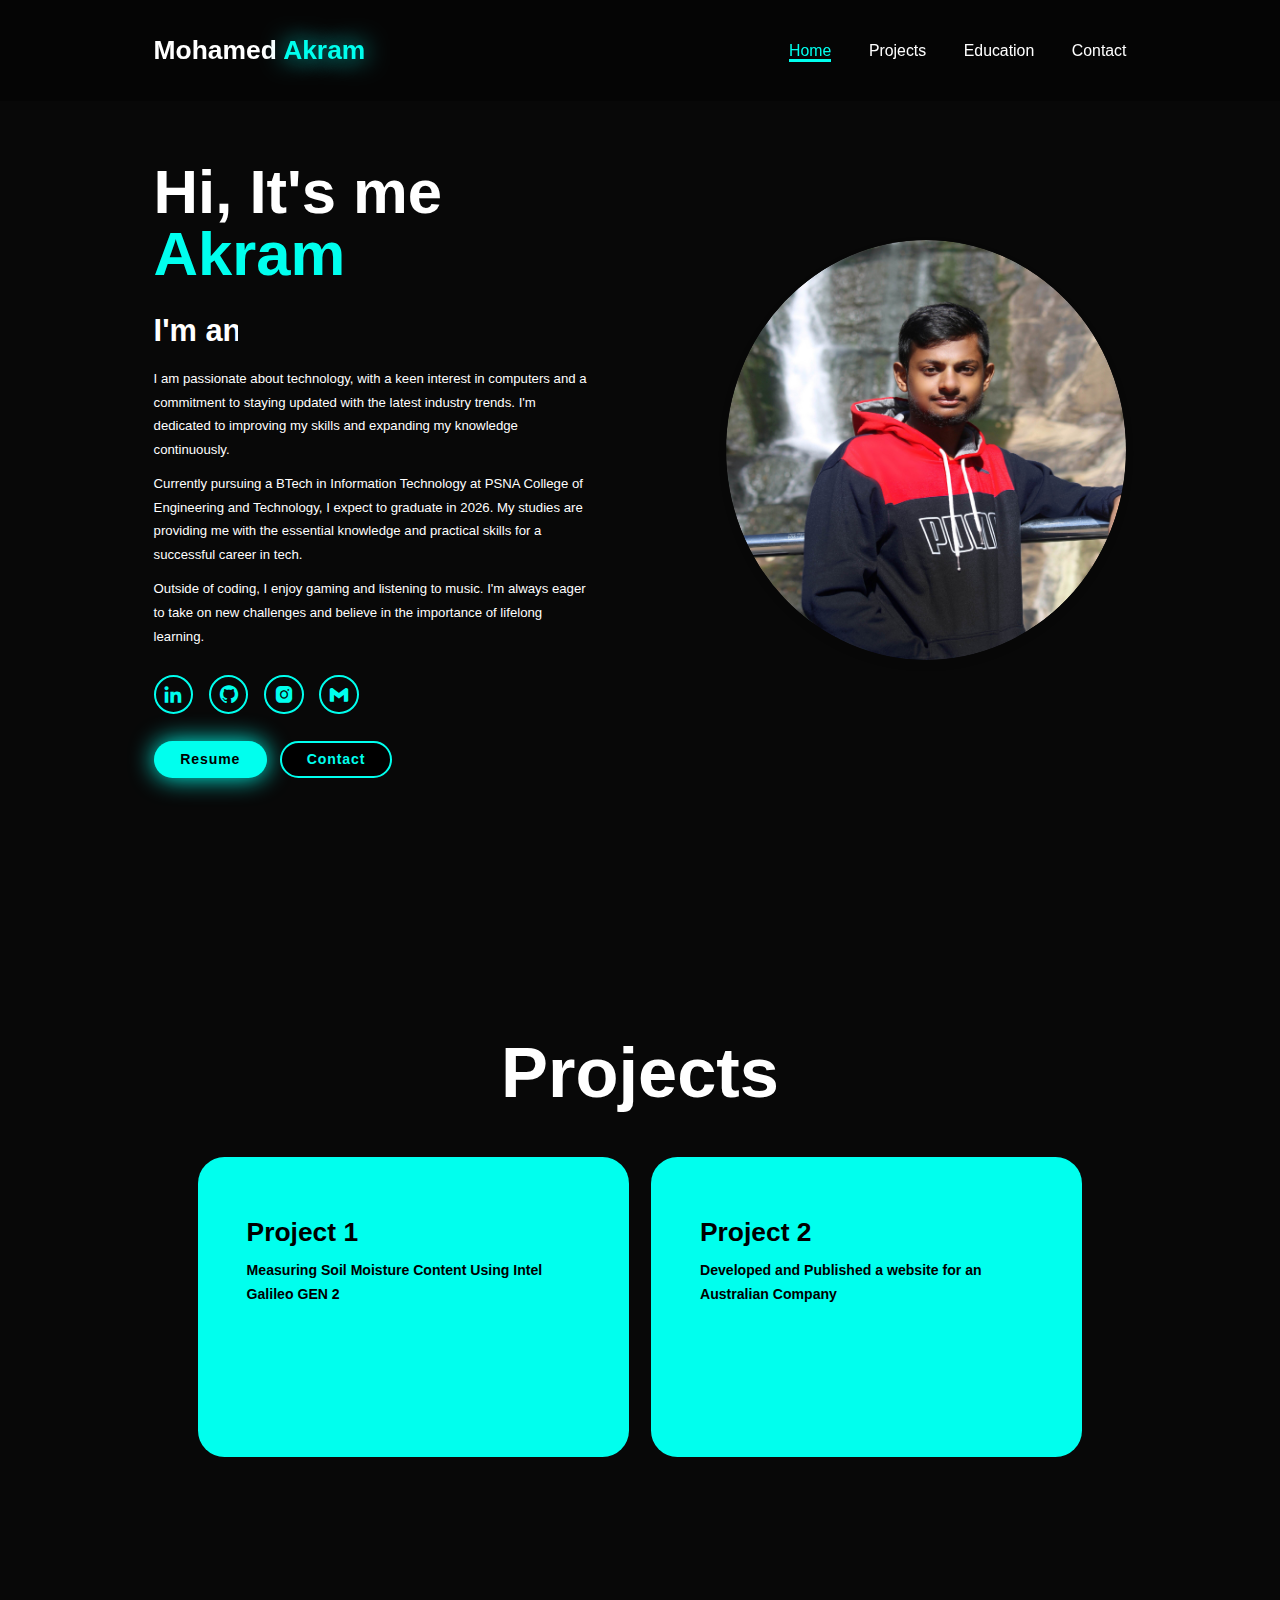
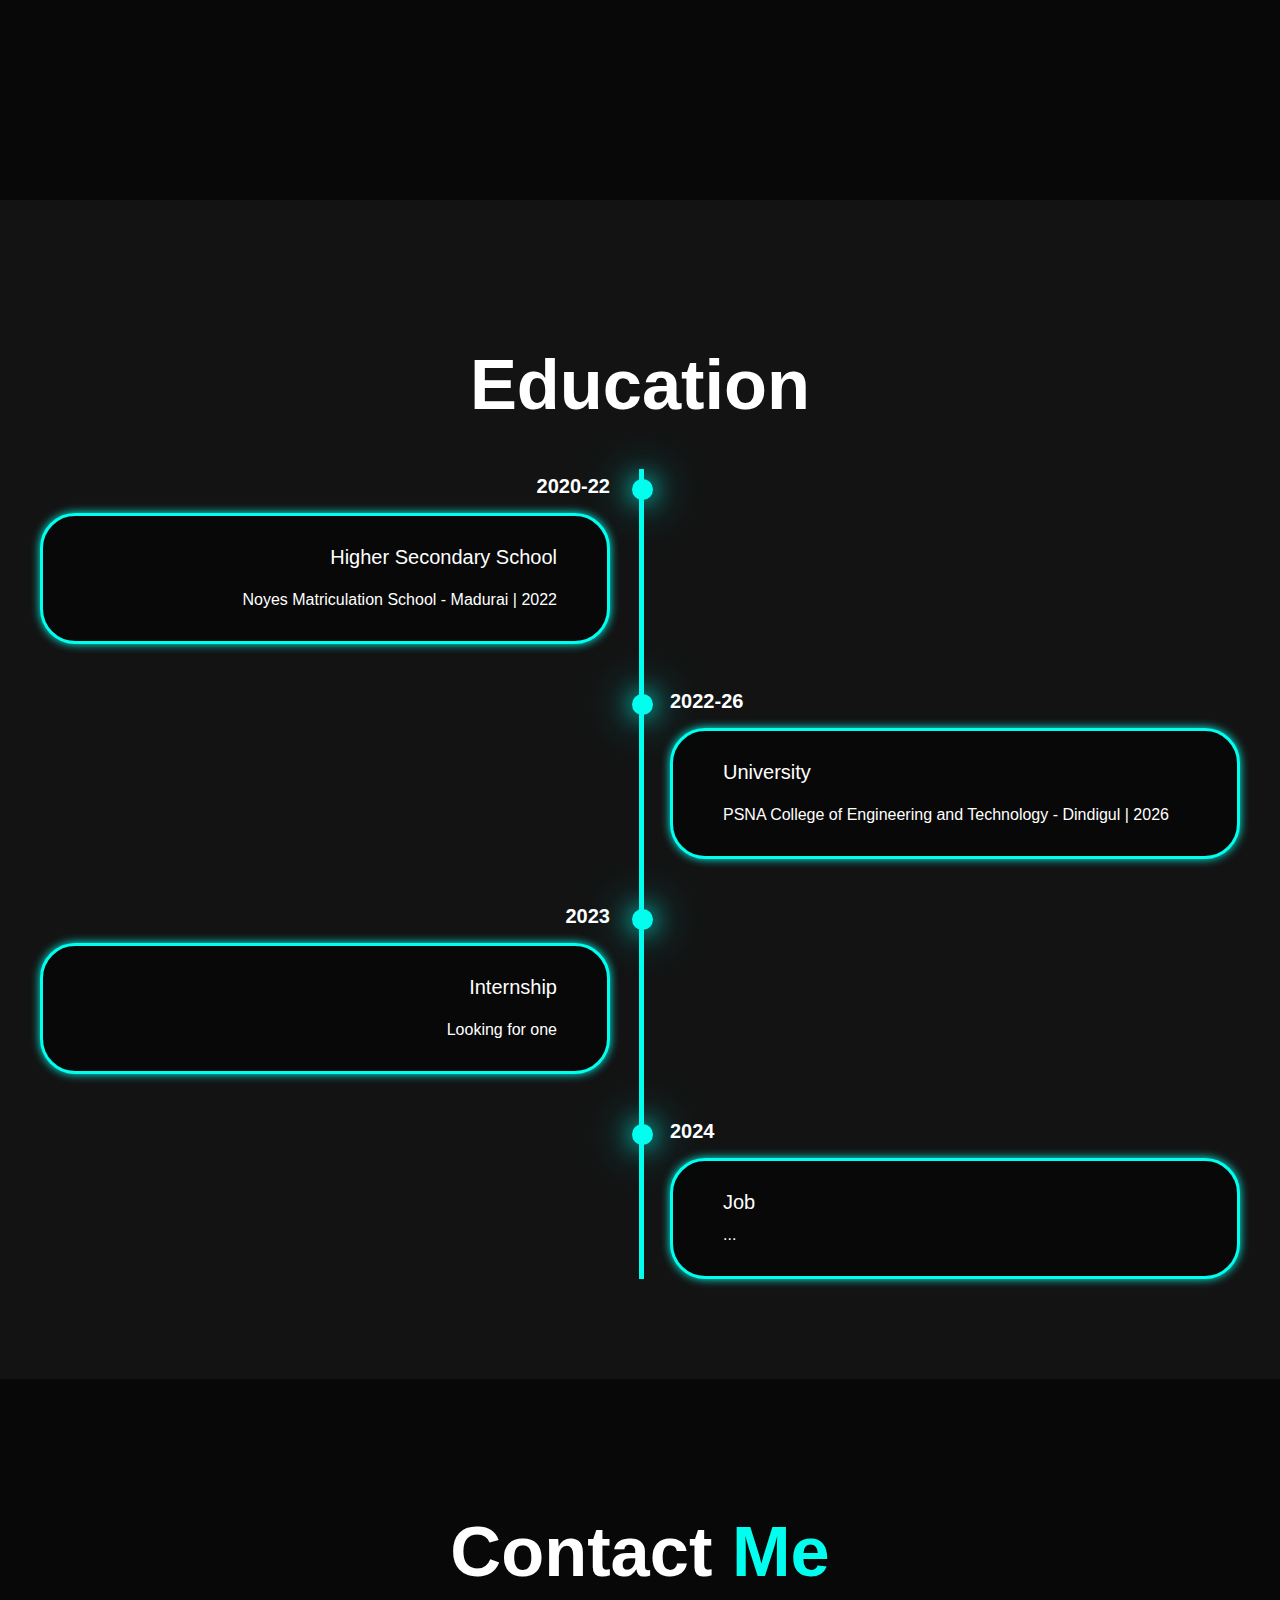
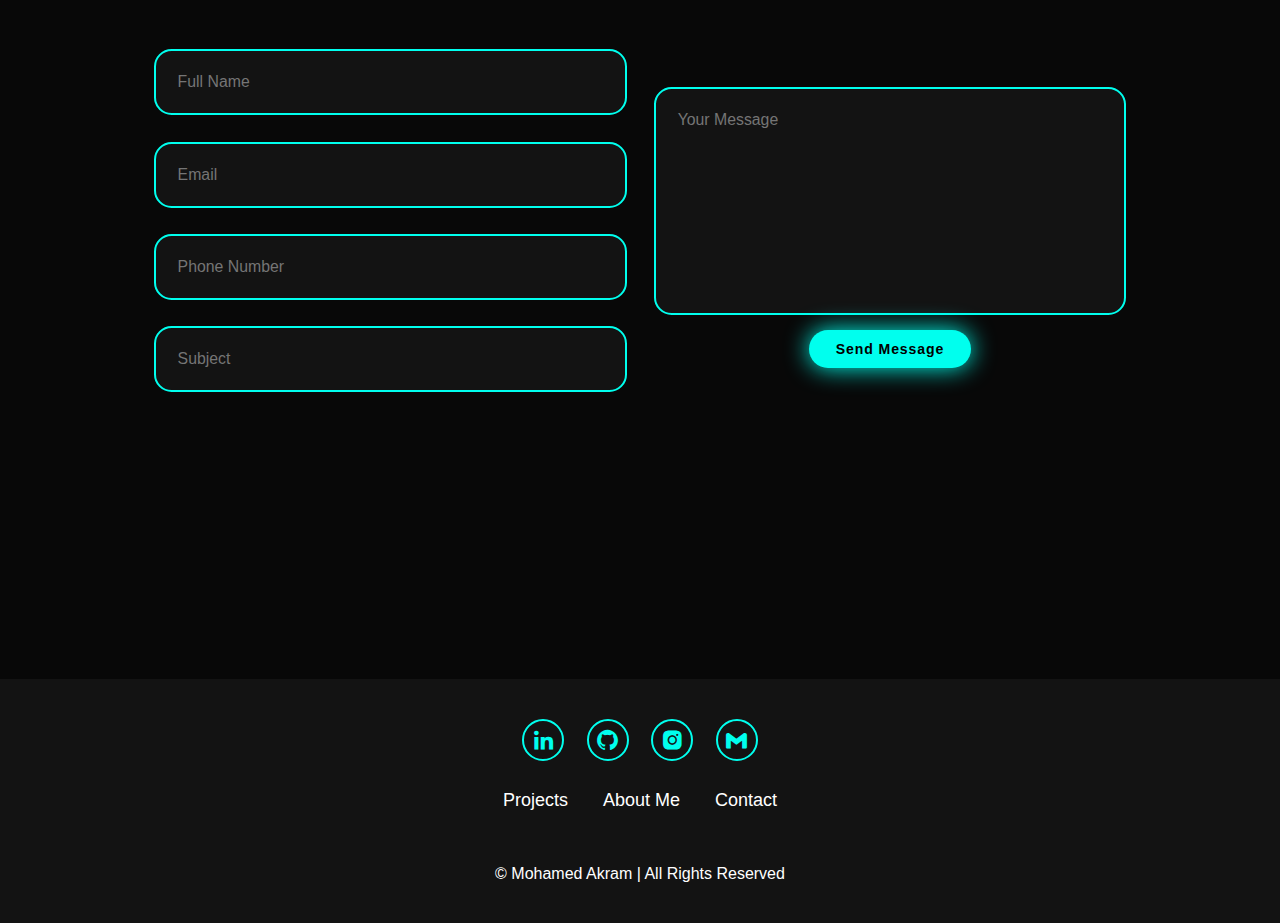
==== index.html @ 0cce0409 "Update and rename akp.html to index.html" ====
<!DOCTYPE html>
<html lang="en">
<head>
    <meta charset="UTF-8">
    <meta name="viewport" content="width=device-width, initial-scale=1.0">
    <title>Portfolio website</title>
    <link rel="stylesheet" href="akp.css">
    <link href='https://unpkg.com/boxicons@2.1.4/css/boxicons.min.css' rel='stylesheet'>

</head>
<body>
    
    <header class="header">
        <a href="#home" class="logo">Mohamed
            <span>Akram</span></a>

            <i class='bx bx-menu'id="menu-icon"></i>
            <nav class="navbar">
                <a href="#home" class="active">Home</a>
                <a href="https://github.com/Akram12022250/My-Projects">Projects</a>
                <a href="#education">Education</a>
                <a href="#contact">Contact</a>
            </nav>
    </header>

    <section class="home" id="home">
        <div class="home-content">
            <h1>Hi, It's me <span>Akram</span></h1><br><br>
            <h3 class="text-animation">I'm an<span></span></h3>
<p>
    I am passionate about technology, with a keen interest in computers and a commitment to staying updated with the latest industry trends. I'm dedicated to improving my skills and expanding my knowledge continuously.
</p><br>
<p>
    Currently pursuing a BTech in Information Technology at PSNA College of Engineering and Technology, I expect to graduate in 2026. My studies are providing me with the essential knowledge and practical skills for a successful career in tech.
</p><br>
<p>
    Outside of coding, I enjoy gaming and listening to music. I'm always eager to take on new challenges and believe in the importance of lifelong learning.
</p>


            <div class="social-icons">
                <a href="https://www.linkedin.com/in/mohamedakrams/" target="_blank"><i class='bx bxl-linkedin'></i></a>
                <a href="https://github.com/Akram12022250" target="_blank"><i class='bx bxl-github'></i></a>
                <a href="https://www.instagram.com/_akram_itzme13_/" target="_blank"><i class='bx bxl-instagram-alt'></i></a>
                <a href="https://mail.google.com/mail/?view=cm&fs=1&to=akram.me2005@gmail.com" target="_blank"><i class='bx bxl-gmail'></i></a>
              </div>
            
            <div class="btn-group">
                <a href="https://docs.google.com/document/d/1Cip2ew8Q01aDxpM2ZXPUCVCyPSZr1p3tnhCgO2WM2sM/edit?usp=drive_link" target="_blank" class="btn">Resume</a>
                <a href="#contact" class="btn">Contact</a>
            </div>
        </div>
        

        
            <div class="card">
                <img src="profile.jpg" alt="Image" class="card-img">
                <div class="overlay">
                </div>
              </div>
              

    </section>


    <section class="services" id="services">
        <h2 class="heading">Projects</h2>
        <div class="services-container">
            <div class="service-box">
            <div class="service-info">
                <h4>Project 1</h4>
                <p href="https://github.com/Akram12022250/My-Projects/tree/main/PROJECT%201">Measuring Soil Moisture Content Using Intel Galileo GEN 2  </p>
            </div>
        </div>

        <div class="service-box">
            <div class="service-info">
                <h4>Project 2</h4>
                <p href="https://infinitybioenergy.com.au/">Developed and Published a website for an Australian Company</p>
            </div>
        </div>

        

    </div>

    </section>

    <section class="education" id="education">
        <h2 class="heading">Education</h2>
        <div class="timeline-items">
            <div class="timeline-item">
            <div class="timeline-dot"> </div>
                <div class="timeline-date">2020-22
                </div>
            <div class="timeline-content">
                <h3>Higher Secondary School</h3>
                <br>
                <p>
                   Noyes Matriculation School - Madurai | 2022
                </p>
            </div>
           
        </div>

        <div class="timeline-item">
            <div class="timeline-dot"></div>
                <div class="timeline-date">2022-26
                </div>
            <div class="timeline-content">
                <h3>University</h3>
                <br>
                <p>PSNA College of Engineering and Technology - Dindigul | 2026</p>
            
            </div>
        </div>

        <div class="timeline-item">
            <div class="timeline-dot"></div>
                <div class="timeline-date">2023
                </div>
            <div class="timeline-content">
                <h3>Internship</h3>
                <br>
                <p>Looking for one</p>
            
            </div>
        </div>

        <div class="timeline-item">
            <div class="timeline-dot"></div>
                <div class="timeline-date">2024
                </div>
            <div class="timeline-content">
                <h3>Job </h3>
                <p>...</p>
            
            </div>
        </div>

        </div>
    </section>

    

 <section class="contact" id="contact">
        <h2 class="heading">Contact <span>Me</span></h2>
    
        <form action="https://api.web3forms.com/submit" method="POST">
            <input type="hidden" name="access_key" value="2d567d11-3262-4e21-8171-9861db133558">
            
            <div class="input-group">
                <div class="input-box">
                    <input type="text" name="name" placeholder="Full Name" required>
                    <input type="email" name="email" placeholder="Email" required>
                </div>
                <div class="input-box">
                    <input type="tel" name="phone" placeholder="Phone Number">
                    <input type="text" name="subject" placeholder="Subject">
                </div>
            </div>
    
            <div class="input-group-2">
                <textarea name="message" cols="30" rows="10" placeholder="Your Message" required></textarea>
                <input type="submit" value="Send Message" class="btn">
            </div>
        </form>
    </section>
    

    <footer class="footer">
        <div class="social">
            <div class="social-icons">
                <a href="https://www.linkedin.com/in/mohamedakrams/" target="_blank"><i class='bx bxl-linkedin'></i></a>
                <a href="https://github.com/Akram12022250" target="_blank"><i class='bx bxl-github'></i></a>
                <a href="https://www.instagram.com/_akram_itzme13_/" target="_blank"><i class='bx bxl-instagram-alt'></i></a>
                <a href="https://mail.google.com/mail/?view=cm&fs=1&to=akram.me2005@gmail.com" target="_blank"><i class='bx bxl-gmail' ></i></a>
              </div>
        </div>
        <ul class="list">
            <li>
                <a href="https://github.com/Akram12022250/My-Projects">Projects</a>
            </li>
            <li>
                <a href="#">About Me</a>
            </li>
            <li>
                <a href="#contact">Contact</a>
            </li>
        </ul>
        <p class="copyright">
            © Mohamed Akram | All Rights Reserved
        </p>
    </footer>

    
      

    <script src="akp.js"></script>
</body>
</html>
---- akp.css ----
* {
    margin: 0;
    padding:0;
    box-sizing: border-box;
    text-decoration:none;
    border: none;
    outline: none;
    scroll-behavior: smooth;
    font-family: "poppins",sans-serif;
}
:root{
    --bg-color:#080808;
    --second-bg-color:#131313;
    --text-color:white;
    --main-color:#00ffee;
}

html{
    font-size:60%;
    overflow-x:hidden;
}
body{
    background: var(--bg-color);
    color:var(--text-color);
}
.header{
    position: fixed;
    top: 0;
    left: 0;
    width: 100%;
    padding: 4rem 12% 4rem;
    background: rgba(0,0,0,0.3);
    backdrop-filter:blur(10px);
    display: flex;
    justify-content: space-between;
    align-items:center;
    z-index: 5;
}
.logo{
    font-size: 3rem;
    color:var(--text-color);
    font-weight: 800;
    cursor: pointer;
    transition: 0.3s ease;
}
.logo:hover{
    transform: scale(1.1);
}
.logo span{
    text-shadow:0 0 25px var(--main-color);
}
.navbar a{
    font-size:1.8rem;
    color: var(--text-color);
    margin-left: 4rem;
    font-weight: 500;
    transition:0.3s ease;
    border-bottom: 3px solid transparent;
}
.navbar a:hover,
.navbar a.active{
    color: var(--main-color);
    border-bottom: 3px solid var(--main-color);
}
#menu-icon{
    font-size: 3.6rem;
    color: var(--main-color);
    display: none;
}

section{
    min-height: 100vh;
    padding: 10rem 12% 10rem;
}

.home{
    display: flex;
    align-items: center;
    justify-content: center;
    gap: 15rem;
}

.home-content{
    display: flex;
    flex-direction: column;
    align-items: baseline;
    text-align: left;
    justify-content: center;
    margin-top: 3rem;
}
span{
    color: var(--main-color);
}

.logo span{
    color:var(--main-color);
}

.home-content h3{
    margin-bottom: 2rem;
    margin-top: 1rem;
    font-size: 3.5rem;
}

.home-content h1{
    font-size: 7rem;
    font-weight: 700;
    margin-top: 1.5rem;
    line-height: 1;
}

.home-content p{
    font-size: 1.5rem;
    font-weight: 500;
    line-height: 1.8;
    max-width: 1000px;
}
.social-icons a {
    display: inline-flex;
    justify-content: center;
    align-items: center;
    width: 4.5rem; /* Increased width */
    height: 4.5rem; /* Increased height */
    background: transparent;
    border: 2px solid var(--main-color);
    font-size: 2.5rem; /* Increased font size */
    border-radius: 50%;
    color: var(--main-color);
    margin: 3rem 1.5rem 3rem 0;
    transition: 0.3s ease-in-out;
}
.social-icons a:hover{
    color: var(--text-color);
    transform: scale(1.3)translateY(-5px);
    box-shadow: 0 0 25px var(--main-color);
    background-color: var(--main-color);
}
.btn{
    display: inline-block;
    padding: 1rem 2.8rem;
    background: var(--main-color);
    box-shadow: 0 0 25px var(--main-color);
    border-radius: 4rem;
    font-size: 1.6rem;
    color: black;
    border: 2px solid transparent;
    letter-spacing: 0.1rem;
    font-weight: 600;
    transition: 0.3s ease-in-out;
    cursor: pointer;
}

.btn:hover{
    transform: scale(1.05);
    box-shadow: 0 0 50px var(--main-color);
}
.btn-group{
    display: flex;
    align-items: center;
    gap: 1.5rem;
}
.btn-group a:nth-of-type(2){
    background-color: black;
    color: var(--main-color);
    border: 2px solid var(--main-color);
    box-shadow: 0 0 25px transparent;
}
.btn-group a:nth-of-type(2):hover{
    box-shadow: 0 0 25px var(--main-color);
    background-color: var(--main-color);
    color: black;
}

.text-animation{
    font-size: 34px;
    font-weight: 600;
    min-width: 280px;
}
.text-animation span{
    position: relative;
}
.text-animation span::before{
    content: "Enginerring student";
    color: var(--main-color);
    animation: words 20s infinite;
}
.text-animation span::after{
    content: "";
    background-color: var(--bg-color);
    position: absolute;
    width: calc(100% + 8px);
    height: 100%;
    border-left:3px solid var(--bg-color);
    right:-8px;
    animation:cursor 0.6s infinite,typing 20s steps(14) infinite;
}
@keyframes cursor{
    to{
        border-left:2px solid var(--main-color);
    }
}
    @keyframes words{
        0%,
        20%{
            content: " IT Student";
        }
        21%,
        40%{
            content: " IT Student";
        }
        41%,
        60%{
            content: " IT Student";
        }
        61%,
        80%{
            content: " IT Student";
        }
        81%,
        100%{
            content: " IT Student";
        }
    }

@keyframes typing{
    10%,
    15%,
    30%,
    35%,
    50%,
    55%,
    70%,
    75%,
    90%,
    95%{
        width: 0;
    }
    5%,
    20%,
    25%,
    40%,
    45%,
    60%,
    65%,
    80%,
    85%{
        width: calc(100% + 8px);
    }
}

.heading{
    font-size: 8rem;
    text-align: center;
    margin: 5rem 0;
}
.education{
    padding: 100px 15px;
    background: var(--second-bg-color);
}
.education h2{
    margin-bottom: 5rem;
}
.timeline-items{
    max-width: 1200px;
    margin: auto;
    display: flex;
    flex-wrap: wrap;
    position: relative;
}
.timeline-items::before{
   content: "";
   position: absolute;
   width: 5px ;
   height: 100%;
   background-color: var(--main-color);
   left: calc(50% - 1px); 
}
.timeline-item{
    margin-bottom: 40px;
    width: 100%;
    position: relative;
}

.timeline-item:last-child{
    margin-bottom: 0;
}

.timeline-item:nth-child(odd){
    padding-right: calc(50% + 30px);
    text-align: right;
}
.timeline-item:nth-child(even){
    padding-left: calc(50% + 30px);
}

.timeline-dot{
    height: 21px;
    width: 21px;
    background-color: var(--main-color);
    box-shadow: 0 0 25px var(--main-color),
                0 0 50px var(--main-color);
    position: absolute;
    left: calc(50% - 8px);
    border-radius: 50%;
    top: 10px;
}

.timeline-date{
    font-size: 20px;
    font-weight: 800;
    color: white;
    margin: 6px 0 15px;
}
.timeline-content{
    background-color: var(--bg-color);
    border: 3px solid var(--main-color);
    padding: 30px 50px;
    border-radius: 4rem;
    box-shadow: 0 0 10px var(--main-color);
    cursor: pointer;
    transition: 0.3s ease-in-out;
}
.timeline-content:hover{
    transform: scale(1.05);
    box-shadow: 0 0 25px var(--main-color);
}
.timeline-content h3{
    font-size: 20px;
    color: white;
    margin: 0 0 10px;
    font-weight: 500;
}

.timeline-content p{
    color: white;
    font-size: 16px;
    font-weight: 300;
    line-height: 22px;
}

::-webkit-scrollbar{
    width: 15px;
}
::-webkit-scrollbar-thumb{
    background-color: var(--main-color);
}
::-webkit-scrollbar-track{
    background-color: var(--bg-color);
    width: 50px;
}
.services{
    background: var(--bg-color);
    color: black;
}
.services h2{
    margin-bottom: 5rem;
    color: white;
}
.services-container{
    display: grid;
    grid-template-columns: repeat(2,1fr);
    align-items: center;
    gap: 2.5rem;
}
.service-box{
    background-color: var(--main-color);
    height: 300px;
    border-radius: 3rem;
    border: 5px solid transparent;
    cursor: pointer;
    transition: 0.4s ease-in-out;
}

.service-box:hover{
    background: white;
    color: black;
    border: 5px solid var(--main-color);
    transform: scale(1.03);
}
.service-box .service-info{
    display: flex;
    flex-direction: column;
    text-align: left;
    max-height: 200px;
    justify-content: left;
    align-items: baseline;
    padding: 5rem 5rem;
}
.service-info h4{
    font-size: 3rem;
    font-weight: 800;
    line-height: 2;
}
.service-info p{
    font-size: 1.6rem;
    font-weight: 600;
    max-height: 100px;
    line-height: 1.7 ;
    margin: auto;
}

.contact{
    background-color: var(--bg-color);
}
.contact h2{
    margin-bottom: 3rem;
    color: white;
}

.contact form{
    display: flex;
    align-items: center;
    justify-content: center;
    gap: 3rem;
    margin: 5rem auto;
    text-align: center;

}

.contact form .input-box{
    display: flex;
    justify-content: center;
    flex-wrap: wrap;

}

.contact form .input-box input,
.contact form textarea{
    width: 100%;
    padding: 2.5rem;
    font-size: 1.8rem;
    color: var(--text-color);
    background: var(--second-bg-color);
    border-radius: 2rem;
    border: 2px solid var(--main-color);
    margin: 1.5rem 0;
    resize: none;
}
.contact form.btn{
    margin-top: 2rem;
}
.footer{
    position: relative;
    bottom: 0;
    width: 100%;
    padding:40px 0;
    background-color: var(--second-bg-color);
}
.footer .social{
    text-align: center;
    padding-bottom: 25px;
    color: var(--main-color);
}
.footer .social a {
    font-size: 25px; /* Increased font size */
    color: var(--main-color);
    border: 2px solid var(--main-color);
    width: 42px; /* Increased width */
    height: 42px; /* Increased height */
    line-height: 42px; /* Adjusted line height */
    display: inline-block;
    text-align: center;
    border-radius: 50%;
    margin: 0 10px;
    transition: 0.3s ease-in-out;
}
.footer .social a:hover{
    transform:scale(1.2)translateY(-10px);
    background-color: var(--main-color);
    color: black;
    box-shadow: 0 0 25px var(--main-color);
}

.footer ul{
    margin-top: 0;
    padding: 0;
    font-size: 18px;
    line-height: 1.6;
    margin-bottom: 0;
    text-align: center;
}

.footer ul li a{
    color: white;
    border-bottom: 3px solid transparent;
    transition: 0.3s ease-in-out;
}

.footer ul li a:hover{
    border-bottom: 3px solid var(--main-color);
}
.footer ul li{
    display: inline-block;
    padding: 0 15px;
}

.footer .copyright{
    margin-top: 50px;
    text-align: center;
    font-size: 16px;
    color: white;
}

@media(max-width:1285px){
    html{
        font-size: 55%;
    }
    .services-container{
        padding-bottom: 7rem;
        grid-template-columns: repeat(2,1fr);
        margin: 0 5rem;
    }
}

@media(max-width:991px){
    header{
        padding: 2rem 3%;
    }
    section{
        padding: 10rem 3% 2rem;
    }
    .timline-items::before{
        left:7px;
    }
    .timeline-item:nth-child(odd){
        padding-right: 0;
        text-align: left;
    }
    .timeline-item:nth-child(odd),
    .timeline-item:nth-child(even){
        padding-left: 37px;
    }
    .timeline-dot{
        left :0;
    }
    .services{
        padding-bottom: 7rem;
    }
    .contact form{
        flex-direction:column;
    }
    .footer{
        padding: 2rem 3%;
    }
}

@media (max-width:895px){
    #menu-icon{
        display: block;
    }
    .navbar{
        position: absolute;
        top:100%;
        right: 0;
        width:50%;
        padding: 1rem 3%;
        background: rgba(0, 0, 0, 0.8);
        backdrop-filter: blur(20px);
        border-bottom-left-radius: 2rem;
        border-left: 2px solid var(--main-color);
        border-bottom: 2px solid var(--main-color);
        display: none;
    }
.navbar.active{
    display: block;
}
.navbar a{
    display: block;
    font-size: 2rem;
    margin: 3rem 0;
    color: white;
}
.home{
    flex-direction: column-reverse;
    margin: 5rem 4rem;
}
.home-content h3{
    font-size: 2.6rem;
}
.home-content h1{
    font-size: 8rem;
    margin-top: 3rem;
}
.home-content p{
    max-width: 600px;
    margin: 0 auto;
}
.home-img{
    width: 56vw;
}
.services h2{
    margin-bottom: 3rem;
}
.services-container{
    grid-template-columns:repeat(1,1fr);
}
}

/* Mobile devices */
@media (max-width: 768px) {
    .navbar {
      flex-direction: column;
    }
    
    .home-content, .home-img {
      flex-direction: column;
      align-items: center;
    }
  
    .home-img img {
      width: 100%;
    }
  }
  
  /* Tablets and small desktops */
  @media (min-width: 769px) and (max-width: 1024px) {
    .navbar {
      flex-direction: row;
    }
    
    .home-content, .home-img {
      flex-direction: row;
      align-items: center;
    }
  
    .home-img img {
      width: 80%;
    }
  }
  

html {
    scroll-behavior: smooth;
}
.card {
    position: relative;
    width: 100%;
    max-width: 400px; /* Adjust max-width as needed */
    margin: 0 auto;
    overflow: hidden;
    border-radius: 50%; /* Make the card circular */
    box-shadow: 0 4px 8px rgba(0, 0, 0, 0.1);
    transition: box-shadow 0.3s ease-in-out; /* Smooth transition for box-shadow */
  }
  
  .card-img {
    display: block;
    width: 100%;
    height: 420px;
    border-radius: 50%; /* Make the image circular */
  }
  
  .card:hover {
    box-shadow: 0 0 25px rgba(255, 235, 205, 0.7), 
                0 0 50px rgba(255, 235, 205, 0.7), 
                0 0 100px rgba(255, 235, 205, 0.7); /* Cream color box-shadow on hover */
  }
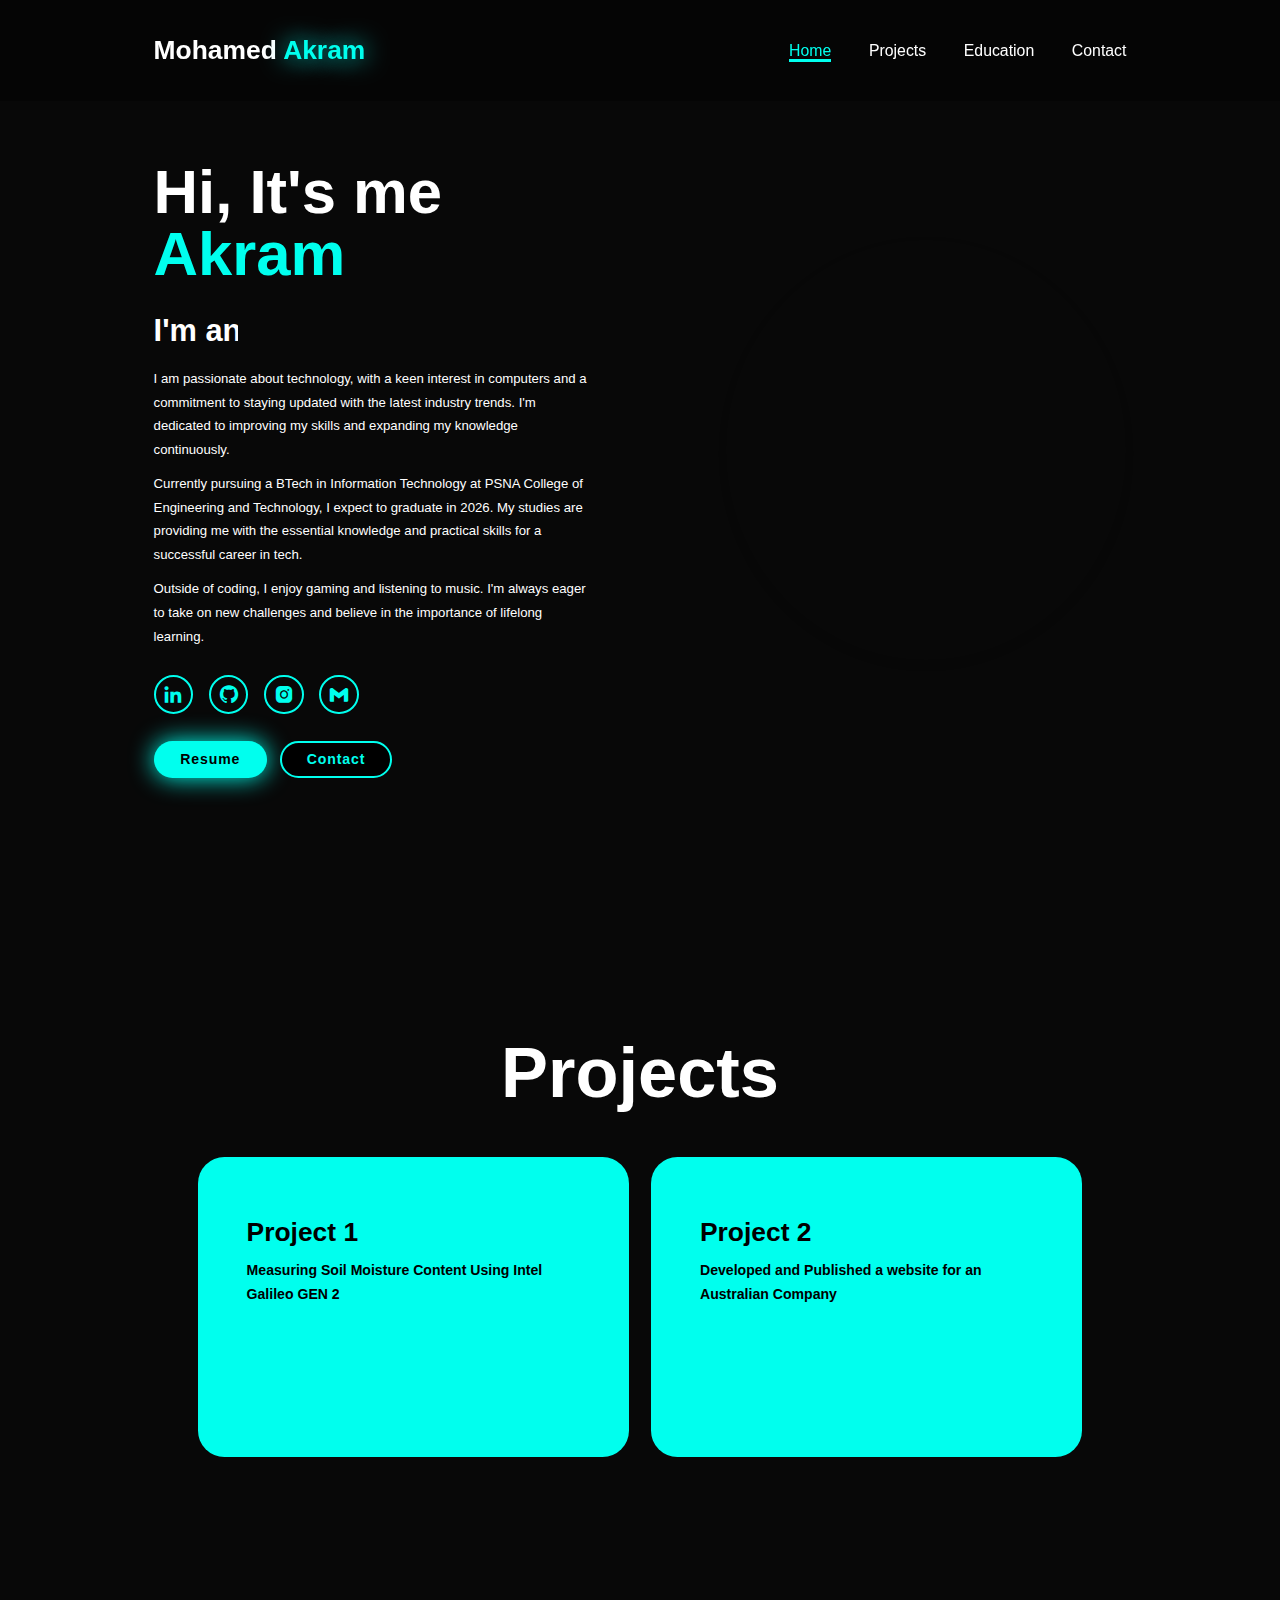
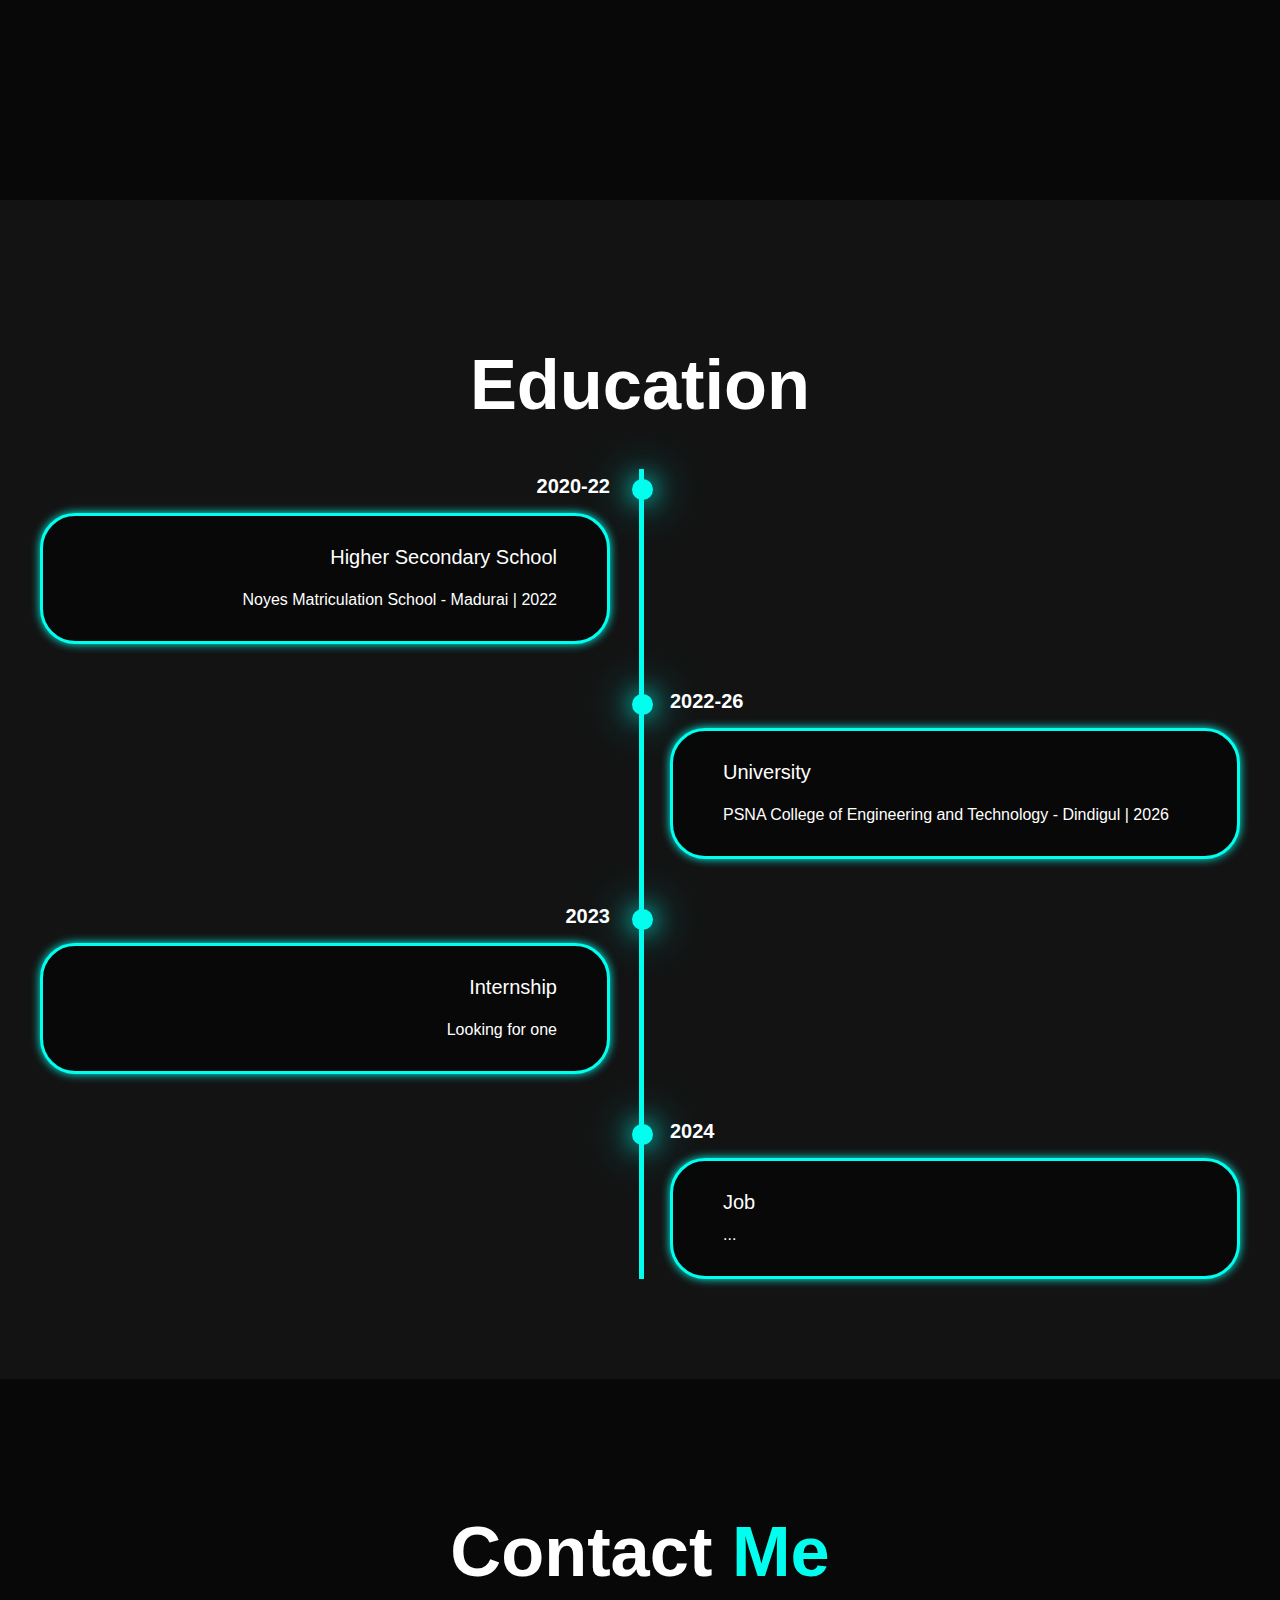
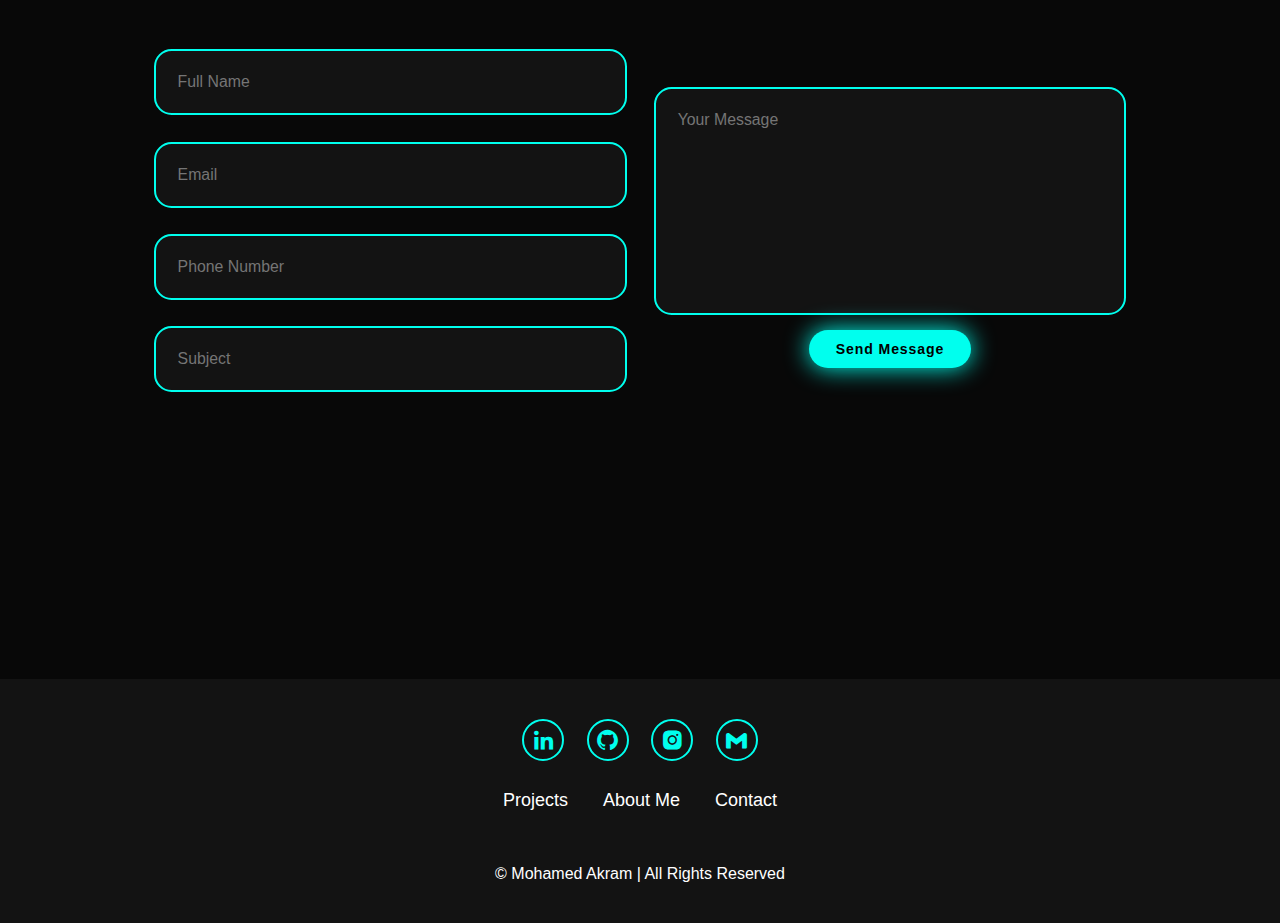
==== commit 405ba543: "index.html" ====
--- a/index.html
+++ b/index.html
@@ -4,7 +4,7 @@
     <meta charset="UTF-8">
     <meta name="viewport" content="width=device-width, initial-scale=1.0">
     <title>Portfolio website</title>
-    <link rel="stylesheet" href="akp.css">
+    <link rel="stylesheet" href="style.css">
     <link href='https://unpkg.com/boxicons@2.1.4/css/boxicons.min.css' rel='stylesheet'>
 
 </head>
@@ -54,7 +54,7 @@
 
         
             <div class="card">
-                <img src="profile.jpg" alt="Image" class="card-img">
+                <img src="PROFILE.png" alt="Image" class="card-img">
                 <div class="overlay">
                 </div>
               </div>
@@ -196,6 +196,6 @@
     
       
 
-    <script src="akp.js"></script>
+    <script src="script.js"></script>
 </body>
 </html>
--- a/style.css
+++ b/style.css
@@ -0,0 +1,658 @@
+* {
+    margin: 0;
+    padding:0;
+    box-sizing: border-box;
+    text-decoration:none;
+    border: none;
+    outline: none;
+    scroll-behavior: smooth;
+    font-family: "poppins",sans-serif;
+}
+:root{
+    --bg-color:#080808;
+    --second-bg-color:#131313;
+    --text-color:white;
+    --main-color:#00ffee;
+}
+
+html{
+    font-size:60%;
+    overflow-x:hidden;
+}
+body{
+    background: var(--bg-color);
+    color:var(--text-color);
+}
+.header{
+    position: fixed;
+    top: 0;
+    left: 0;
+    width: 100%;
+    padding: 4rem 12% 4rem;
+    background: rgba(0,0,0,0.3);
+    backdrop-filter:blur(10px);
+    display: flex;
+    justify-content: space-between;
+    align-items:center;
+    z-index: 5;
+}
+.logo{
+    font-size: 3rem;
+    color:var(--text-color);
+    font-weight: 800;
+    cursor: pointer;
+    transition: 0.3s ease;
+}
+.logo:hover{
+    transform: scale(1.1);
+}
+.logo span{
+    text-shadow:0 0 25px var(--main-color);
+}
+.navbar a{
+    font-size:1.8rem;
+    color: var(--text-color);
+    margin-left: 4rem;
+    font-weight: 500;
+    transition:0.3s ease;
+    border-bottom: 3px solid transparent;
+}
+.navbar a:hover,
+.navbar a.active{
+    color: var(--main-color);
+    border-bottom: 3px solid var(--main-color);
+}
+#menu-icon{
+    font-size: 3.6rem;
+    color: var(--main-color);
+    display: none;
+}
+
+section{
+    min-height: 100vh;
+    padding: 10rem 12% 10rem;
+}
+
+.home{
+    display: flex;
+    align-items: center;
+    justify-content: center;
+    gap: 15rem;
+}
+
+.home-content{
+    display: flex;
+    flex-direction: column;
+    align-items: baseline;
+    text-align: left;
+    justify-content: center;
+    margin-top: 3rem;
+}
+span{
+    color: var(--main-color);
+}
+
+.logo span{
+    color:var(--main-color);
+}
+
+.home-content h3{
+    margin-bottom: 2rem;
+    margin-top: 1rem;
+    font-size: 3.5rem;
+}
+
+.home-content h1{
+    font-size: 7rem;
+    font-weight: 700;
+    margin-top: 1.5rem;
+    line-height: 1;
+}
+
+.home-content p{
+    font-size: 1.5rem;
+    font-weight: 500;
+    line-height: 1.8;
+    max-width: 1000px;
+}
+.social-icons a {
+    display: inline-flex;
+    justify-content: center;
+    align-items: center;
+    width: 4.5rem; /* Increased width */
+    height: 4.5rem; /* Increased height */
+    background: transparent;
+    border: 2px solid var(--main-color);
+    font-size: 2.5rem; /* Increased font size */
+    border-radius: 50%;
+    color: var(--main-color);
+    margin: 3rem 1.5rem 3rem 0;
+    transition: 0.3s ease-in-out;
+}
+.social-icons a:hover{
+    color: var(--text-color);
+    transform: scale(1.3)translateY(-5px);
+    box-shadow: 0 0 25px var(--main-color);
+    background-color: var(--main-color);
+}
+.btn{
+    display: inline-block;
+    padding: 1rem 2.8rem;
+    background: var(--main-color);
+    box-shadow: 0 0 25px var(--main-color);
+    border-radius: 4rem;
+    font-size: 1.6rem;
+    color: black;
+    border: 2px solid transparent;
+    letter-spacing: 0.1rem;
+    font-weight: 600;
+    transition: 0.3s ease-in-out;
+    cursor: pointer;
+}
+
+.btn:hover{
+    transform: scale(1.05);
+    box-shadow: 0 0 50px var(--main-color);
+}
+.btn-group{
+    display: flex;
+    align-items: center;
+    gap: 1.5rem;
+}
+.btn-group a:nth-of-type(2){
+    background-color: black;
+    color: var(--main-color);
+    border: 2px solid var(--main-color);
+    box-shadow: 0 0 25px transparent;
+}
+.btn-group a:nth-of-type(2):hover{
+    box-shadow: 0 0 25px var(--main-color);
+    background-color: var(--main-color);
+    color: black;
+}
+
+.text-animation{
+    font-size: 34px;
+    font-weight: 600;
+    min-width: 280px;
+}
+.text-animation span{
+    position: relative;
+}
+.text-animation span::before{
+    content: "Enginerring student";
+    color: var(--main-color);
+    animation: words 20s infinite;
+}
+.text-animation span::after{
+    content: "";
+    background-color: var(--bg-color);
+    position: absolute;
+    width: calc(100% + 8px);
+    height: 100%;
+    border-left:3px solid var(--bg-color);
+    right:-8px;
+    animation:cursor 0.6s infinite,typing 20s steps(14) infinite;
+}
+@keyframes cursor{
+    to{
+        border-left:2px solid var(--main-color);
+    }
+}
+    @keyframes words{
+        0%,
+        20%{
+            content: " IT Student";
+        }
+        21%,
+        40%{
+            content: " IT Student";
+        }
+        41%,
+        60%{
+            content: " IT Student";
+        }
+        61%,
+        80%{
+            content: " IT Student";
+        }
+        81%,
+        100%{
+            content: " IT Student";
+        }
+    }
+
+@keyframes typing{
+    10%,
+    15%,
+    30%,
+    35%,
+    50%,
+    55%,
+    70%,
+    75%,
+    90%,
+    95%{
+        width: 0;
+    }
+    5%,
+    20%,
+    25%,
+    40%,
+    45%,
+    60%,
+    65%,
+    80%,
+    85%{
+        width: calc(100% + 8px);
+    }
+}
+
+.heading{
+    font-size: 8rem;
+    text-align: center;
+    margin: 5rem 0;
+}
+.education{
+    padding: 100px 15px;
+    background: var(--second-bg-color);
+}
+.education h2{
+    margin-bottom: 5rem;
+}
+.timeline-items{
+    max-width: 1200px;
+    margin: auto;
+    display: flex;
+    flex-wrap: wrap;
+    position: relative;
+}
+.timeline-items::before{
+   content: "";
+   position: absolute;
+   width: 5px ;
+   height: 100%;
+   background-color: var(--main-color);
+   left: calc(50% - 1px); 
+}
+.timeline-item{
+    margin-bottom: 40px;
+    width: 100%;
+    position: relative;
+}
+
+.timeline-item:last-child{
+    margin-bottom: 0;
+}
+
+.timeline-item:nth-child(odd){
+    padding-right: calc(50% + 30px);
+    text-align: right;
+}
+.timeline-item:nth-child(even){
+    padding-left: calc(50% + 30px);
+}
+
+.timeline-dot{
+    height: 21px;
+    width: 21px;
+    background-color: var(--main-color);
+    box-shadow: 0 0 25px var(--main-color),
+                0 0 50px var(--main-color);
+    position: absolute;
+    left: calc(50% - 8px);
+    border-radius: 50%;
+    top: 10px;
+}
+
+.timeline-date{
+    font-size: 20px;
+    font-weight: 800;
+    color: white;
+    margin: 6px 0 15px;
+}
+.timeline-content{
+    background-color: var(--bg-color);
+    border: 3px solid var(--main-color);
+    padding: 30px 50px;
+    border-radius: 4rem;
+    box-shadow: 0 0 10px var(--main-color);
+    cursor: pointer;
+    transition: 0.3s ease-in-out;
+}
+.timeline-content:hover{
+    transform: scale(1.05);
+    box-shadow: 0 0 25px var(--main-color);
+}
+.timeline-content h3{
+    font-size: 20px;
+    color: white;
+    margin: 0 0 10px;
+    font-weight: 500;
+}
+
+.timeline-content p{
+    color: white;
+    font-size: 16px;
+    font-weight: 300;
+    line-height: 22px;
+}
+
+::-webkit-scrollbar{
+    width: 15px;
+}
+::-webkit-scrollbar-thumb{
+    background-color: var(--main-color);
+}
+::-webkit-scrollbar-track{
+    background-color: var(--bg-color);
+    width: 50px;
+}
+.services{
+    background: var(--bg-color);
+    color: black;
+}
+.services h2{
+    margin-bottom: 5rem;
+    color: white;
+}
+.services-container{
+    display: grid;
+    grid-template-columns: repeat(2,1fr);
+    align-items: center;
+    gap: 2.5rem;
+}
+.service-box{
+    background-color: var(--main-color);
+    height: 300px;
+    border-radius: 3rem;
+    border: 5px solid transparent;
+    cursor: pointer;
+    transition: 0.4s ease-in-out;
+}
+
+.service-box:hover{
+    background: white;
+    color: black;
+    border: 5px solid var(--main-color);
+    transform: scale(1.03);
+}
+.service-box .service-info{
+    display: flex;
+    flex-direction: column;
+    text-align: left;
+    max-height: 200px;
+    justify-content: left;
+    align-items: baseline;
+    padding: 5rem 5rem;
+}
+.service-info h4{
+    font-size: 3rem;
+    font-weight: 800;
+    line-height: 2;
+}
+.service-info p{
+    font-size: 1.6rem;
+    font-weight: 600;
+    max-height: 100px;
+    line-height: 1.7 ;
+    margin: auto;
+}
+
+.contact{
+    background-color: var(--bg-color);
+}
+.contact h2{
+    margin-bottom: 3rem;
+    color: white;
+}
+
+.contact form{
+    display: flex;
+    align-items: center;
+    justify-content: center;
+    gap: 3rem;
+    margin: 5rem auto;
+    text-align: center;
+
+}
+
+.contact form .input-box{
+    display: flex;
+    justify-content: center;
+    flex-wrap: wrap;
+
+}
+
+.contact form .input-box input,
+.contact form textarea{
+    width: 100%;
+    padding: 2.5rem;
+    font-size: 1.8rem;
+    color: var(--text-color);
+    background: var(--second-bg-color);
+    border-radius: 2rem;
+    border: 2px solid var(--main-color);
+    margin: 1.5rem 0;
+    resize: none;
+}
+.contact form.btn{
+    margin-top: 2rem;
+}
+.footer{
+    position: relative;
+    bottom: 0;
+    width: 100%;
+    padding:40px 0;
+    background-color: var(--second-bg-color);
+}
+.footer .social{
+    text-align: center;
+    padding-bottom: 25px;
+    color: var(--main-color);
+}
+.footer .social a {
+    font-size: 25px; /* Increased font size */
+    color: var(--main-color);
+    border: 2px solid var(--main-color);
+    width: 42px; /* Increased width */
+    height: 42px; /* Increased height */
+    line-height: 42px; /* Adjusted line height */
+    display: inline-block;
+    text-align: center;
+    border-radius: 50%;
+    margin: 0 10px;
+    transition: 0.3s ease-in-out;
+}
+.footer .social a:hover{
+    transform:scale(1.2)translateY(-10px);
+    background-color: var(--main-color);
+    color: black;
+    box-shadow: 0 0 25px var(--main-color);
+}
+
+.footer ul{
+    margin-top: 0;
+    padding: 0;
+    font-size: 18px;
+    line-height: 1.6;
+    margin-bottom: 0;
+    text-align: center;
+}
+
+.footer ul li a{
+    color: white;
+    border-bottom: 3px solid transparent;
+    transition: 0.3s ease-in-out;
+}
+
+.footer ul li a:hover{
+    border-bottom: 3px solid var(--main-color);
+}
+.footer ul li{
+    display: inline-block;
+    padding: 0 15px;
+}
+
+.footer .copyright{
+    margin-top: 50px;
+    text-align: center;
+    font-size: 16px;
+    color: white;
+}
+
+@media(max-width:1285px){
+    html{
+        font-size: 55%;
+    }
+    .services-container{
+        padding-bottom: 7rem;
+        grid-template-columns: repeat(2,1fr);
+        margin: 0 5rem;
+    }
+}
+
+@media(max-width:991px){
+    header{
+        padding: 2rem 3%;
+    }
+    section{
+        padding: 10rem 3% 2rem;
+    }
+    .timline-items::before{
+        left:7px;
+    }
+    .timeline-item:nth-child(odd){
+        padding-right: 0;
+        text-align: left;
+    }
+    .timeline-item:nth-child(odd),
+    .timeline-item:nth-child(even){
+        padding-left: 37px;
+    }
+    .timeline-dot{
+        left :0;
+    }
+    .services{
+        padding-bottom: 7rem;
+    }
+    .contact form{
+        flex-direction:column;
+    }
+    .footer{
+        padding: 2rem 3%;
+    }
+}
+
+@media (max-width:895px){
+    #menu-icon{
+        display: block;
+    }
+    .navbar{
+        position: absolute;
+        top:100%;
+        right: 0;
+        width:50%;
+        padding: 1rem 3%;
+        background: rgba(0, 0, 0, 0.8);
+        backdrop-filter: blur(20px);
+        border-bottom-left-radius: 2rem;
+        border-left: 2px solid var(--main-color);
+        border-bottom: 2px solid var(--main-color);
+        display: none;
+    }
+.navbar.active{
+    display: block;
+}
+.navbar a{
+    display: block;
+    font-size: 2rem;
+    margin: 3rem 0;
+    color: white;
+}
+.home{
+    flex-direction: column-reverse;
+    margin: 5rem 4rem;
+}
+.home-content h3{
+    font-size: 2.6rem;
+}
+.home-content h1{
+    font-size: 8rem;
+    margin-top: 3rem;
+}
+.home-content p{
+    max-width: 600px;
+    margin: 0 auto;
+}
+.home-img{
+    width: 56vw;
+}
+.services h2{
+    margin-bottom: 3rem;
+}
+.services-container{
+    grid-template-columns:repeat(1,1fr);
+}
+}
+
+/* Mobile devices */
+@media (max-width: 768px) {
+    .navbar {
+      flex-direction: column;
+    }
+    
+    .home-content, .home-img {
+      flex-direction: column;
+      align-items: center;
+    }
+  
+    .home-img img {
+      width: 100%;
+    }
+  }
+  
+  /* Tablets and small desktops */
+  @media (min-width: 769px) and (max-width: 1024px) {
+    .navbar {
+      flex-direction: row;
+    }
+    
+    .home-content, .home-img {
+      flex-direction: row;
+      align-items: center;
+    }
+  
+    .home-img img {
+      width: 80%;
+    }
+  }
+  
+
+html {
+    scroll-behavior: smooth;
+}
+.card {
+    position: relative;
+    width: 100%;
+    max-width: 400px; /* Adjust max-width as needed */
+    margin: 0 auto;
+    overflow: hidden;
+    border-radius: 50%; /* Make the card circular */
+    box-shadow: 0 4px 8px rgba(0, 0, 0, 0.1);
+    transition: box-shadow 0.3s ease-in-out; /* Smooth transition for box-shadow */
+  }
+  
+  .card-img {
+    display: block;
+    width: 100%;
+    height: 420px;
+    border-radius: 50%; /* Make the image circular */
+  }
+  
+  .card:hover {
+    box-shadow: 0 0 25px rgba(255, 235, 205, 0.7), 
+                0 0 50px rgba(255, 235, 205, 0.7), 
+                0 0 100px rgba(255, 235, 205, 0.7); /* Cream color box-shadow on hover */
+  }
+  
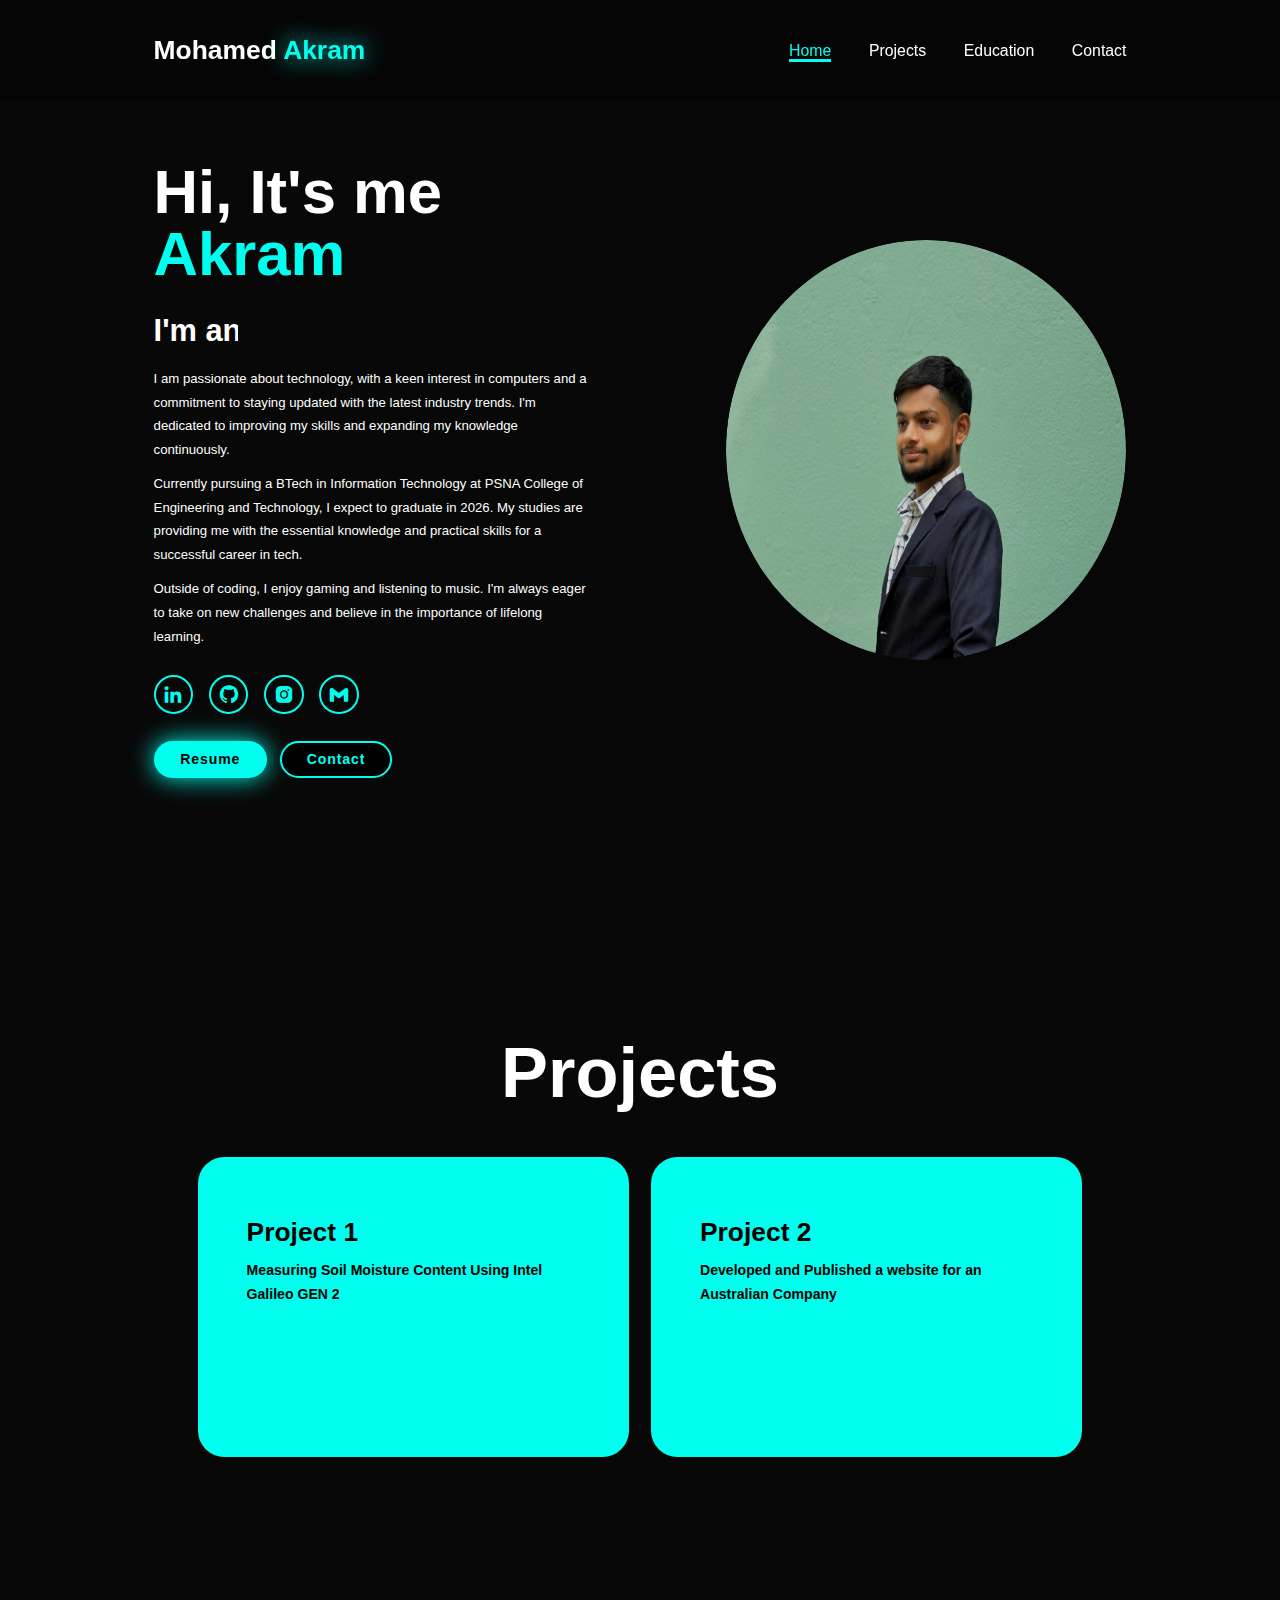
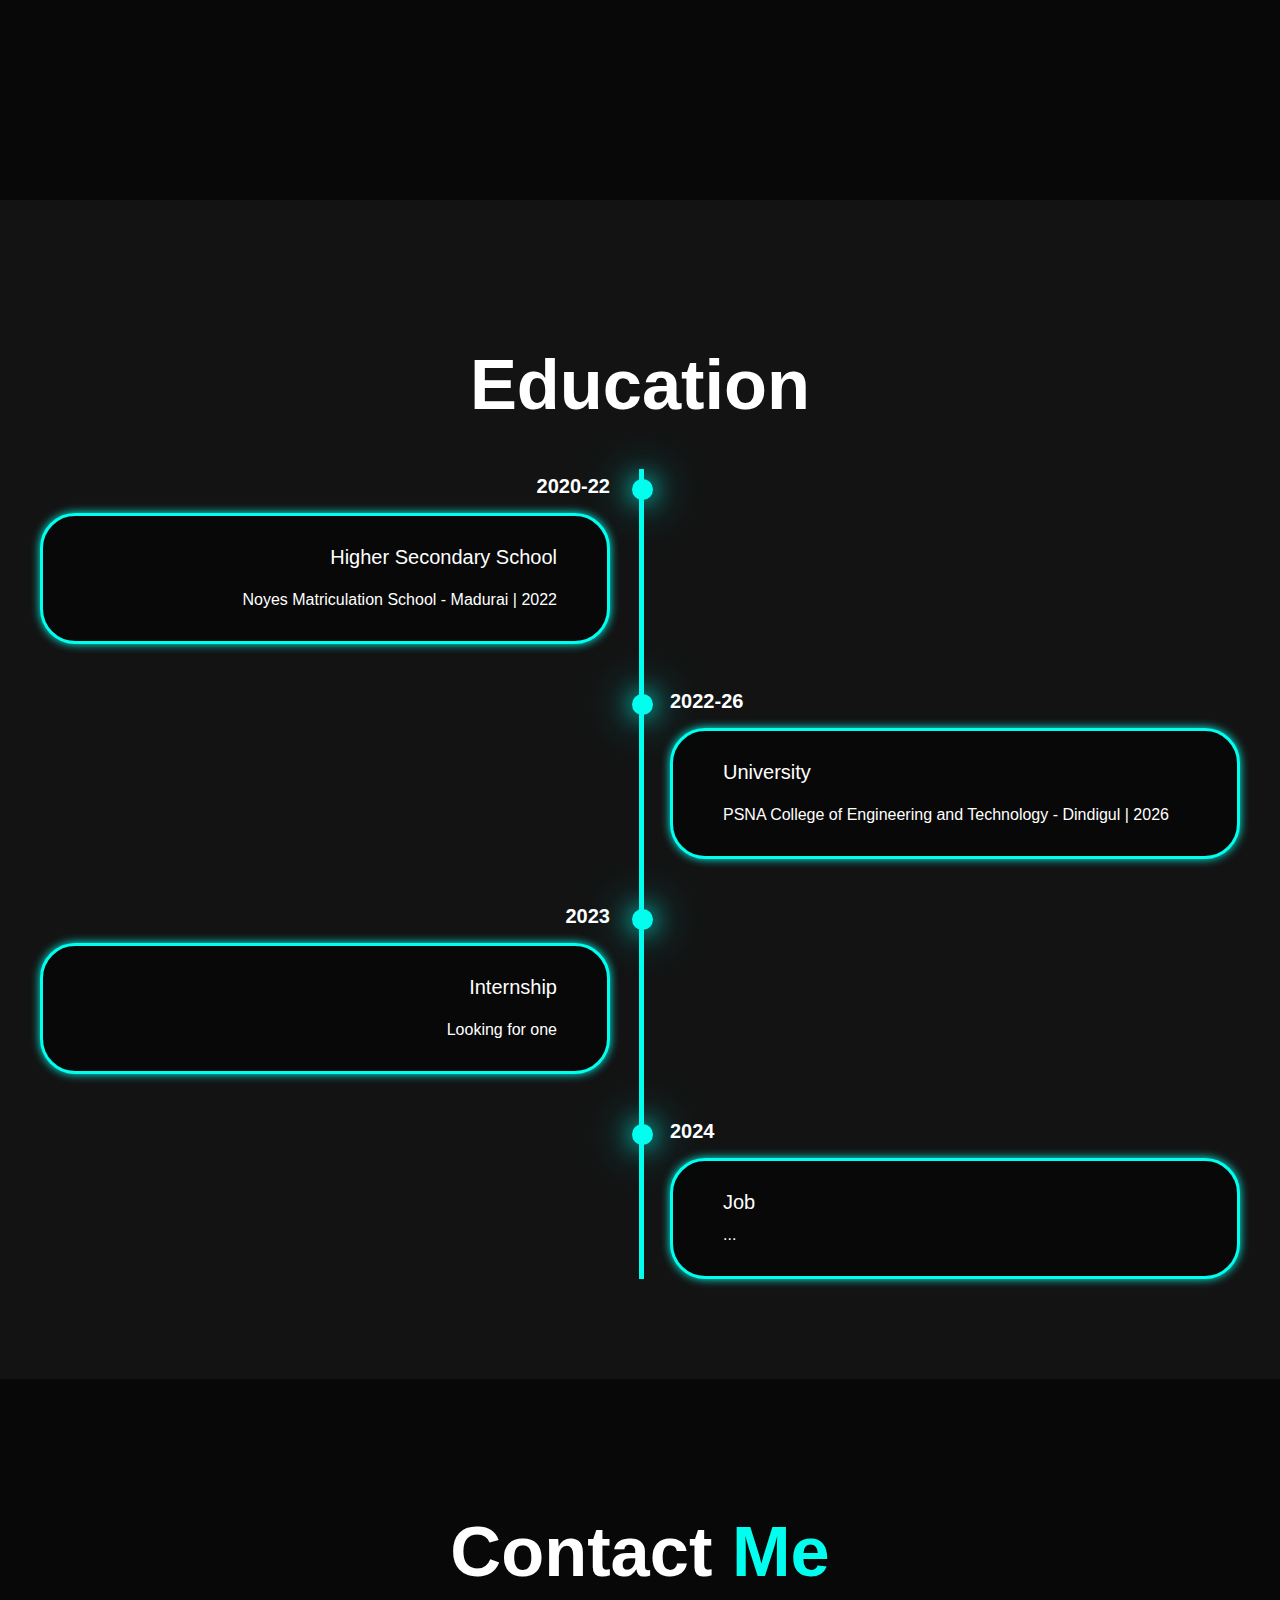
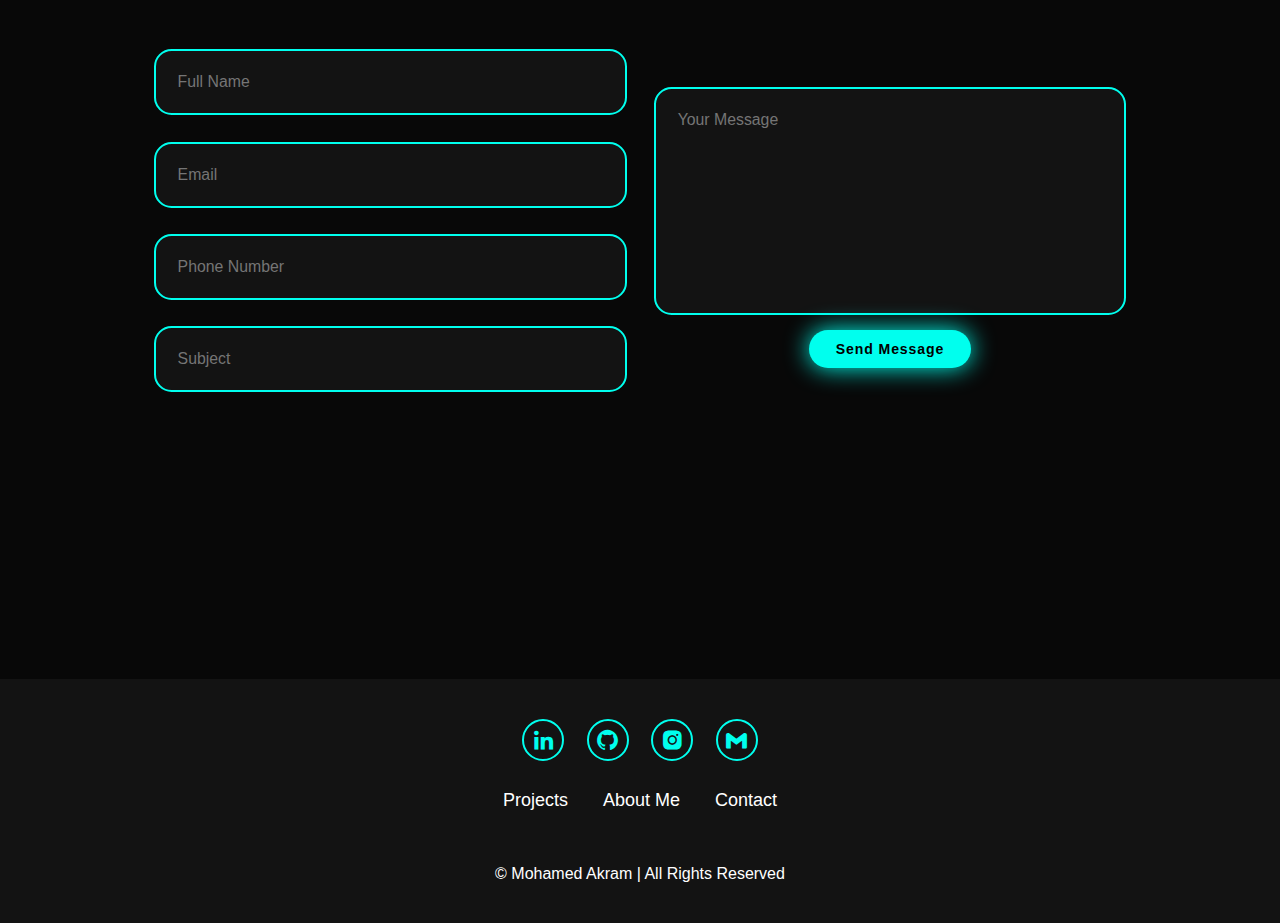
==== commit 40c902d4: "index.html" ====
--- a/index.html
+++ b/index.html
@@ -54,7 +54,7 @@
 
         
             <div class="card">
-                <img src="PROFILE.png" alt="Image" class="card-img">
+                <img src="pf.jpg" alt="Image" class="card-img">
                 <div class="overlay">
                 </div>
               </div>
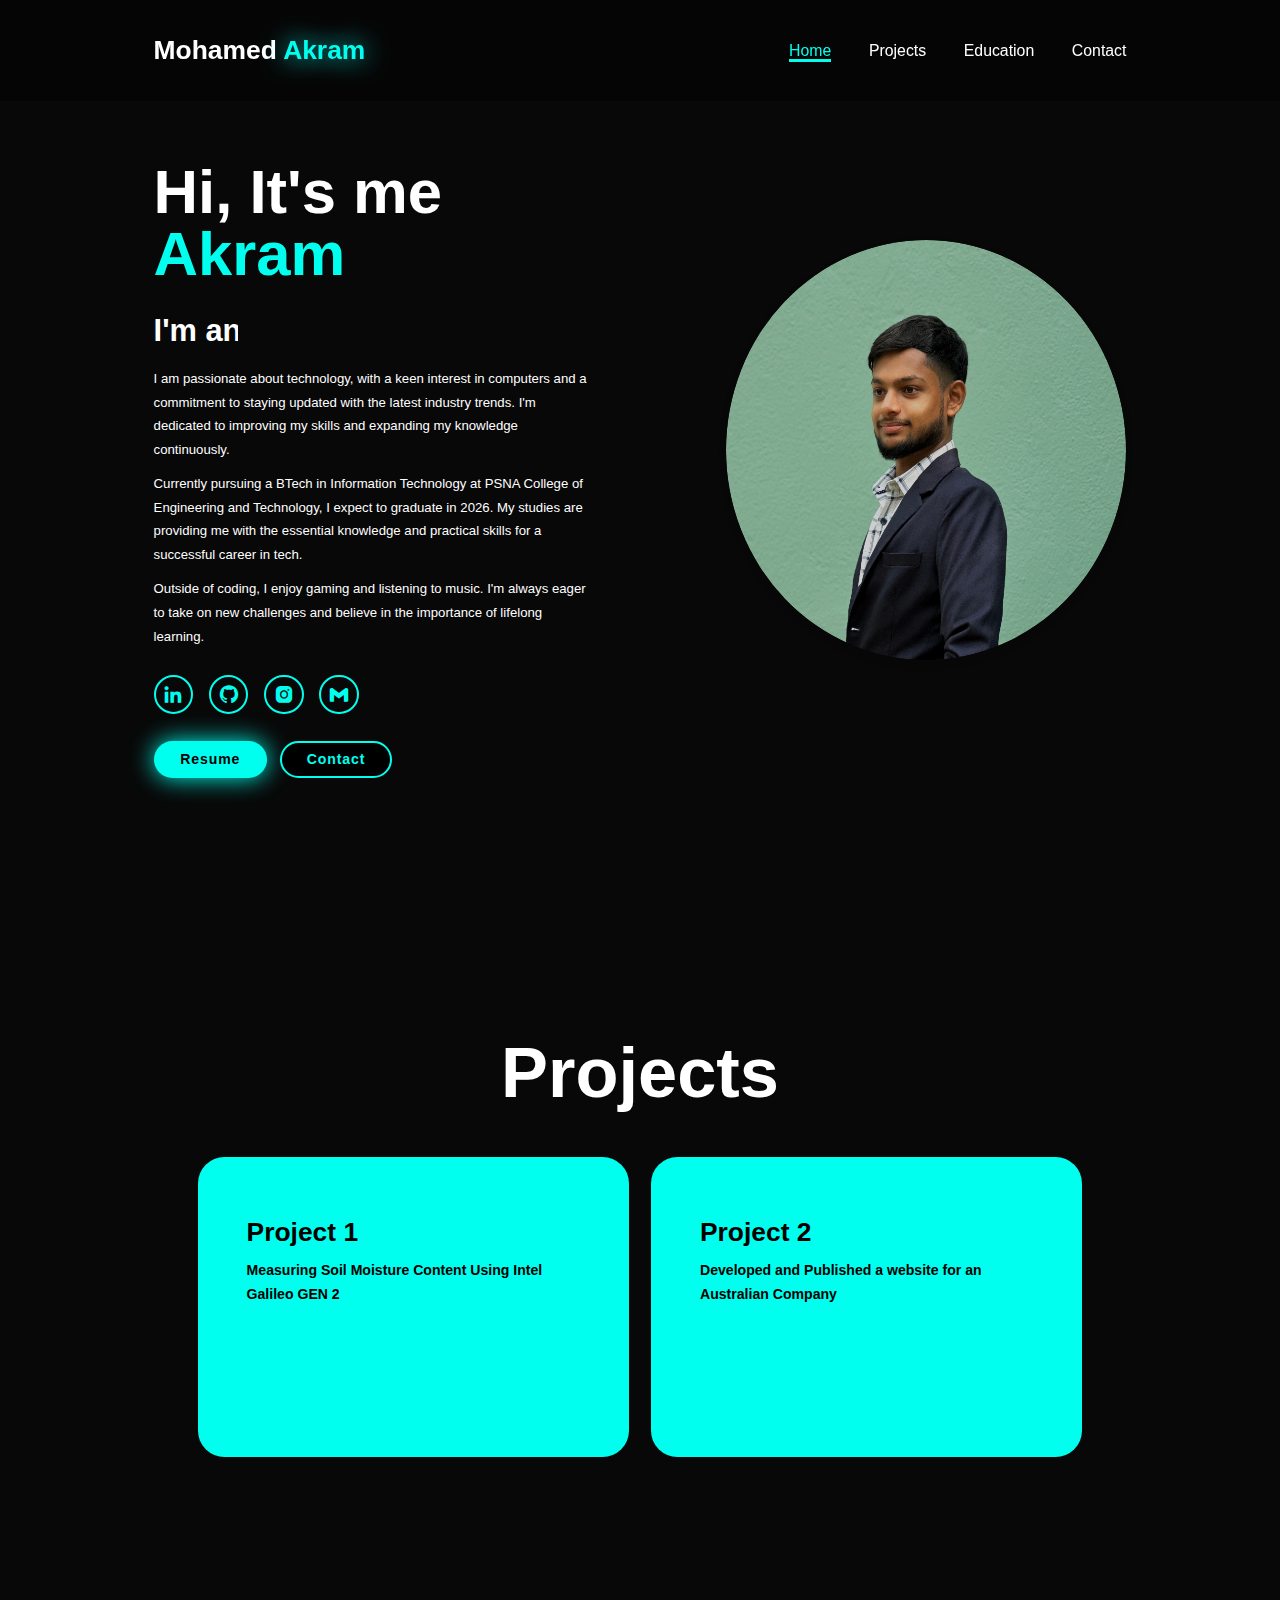
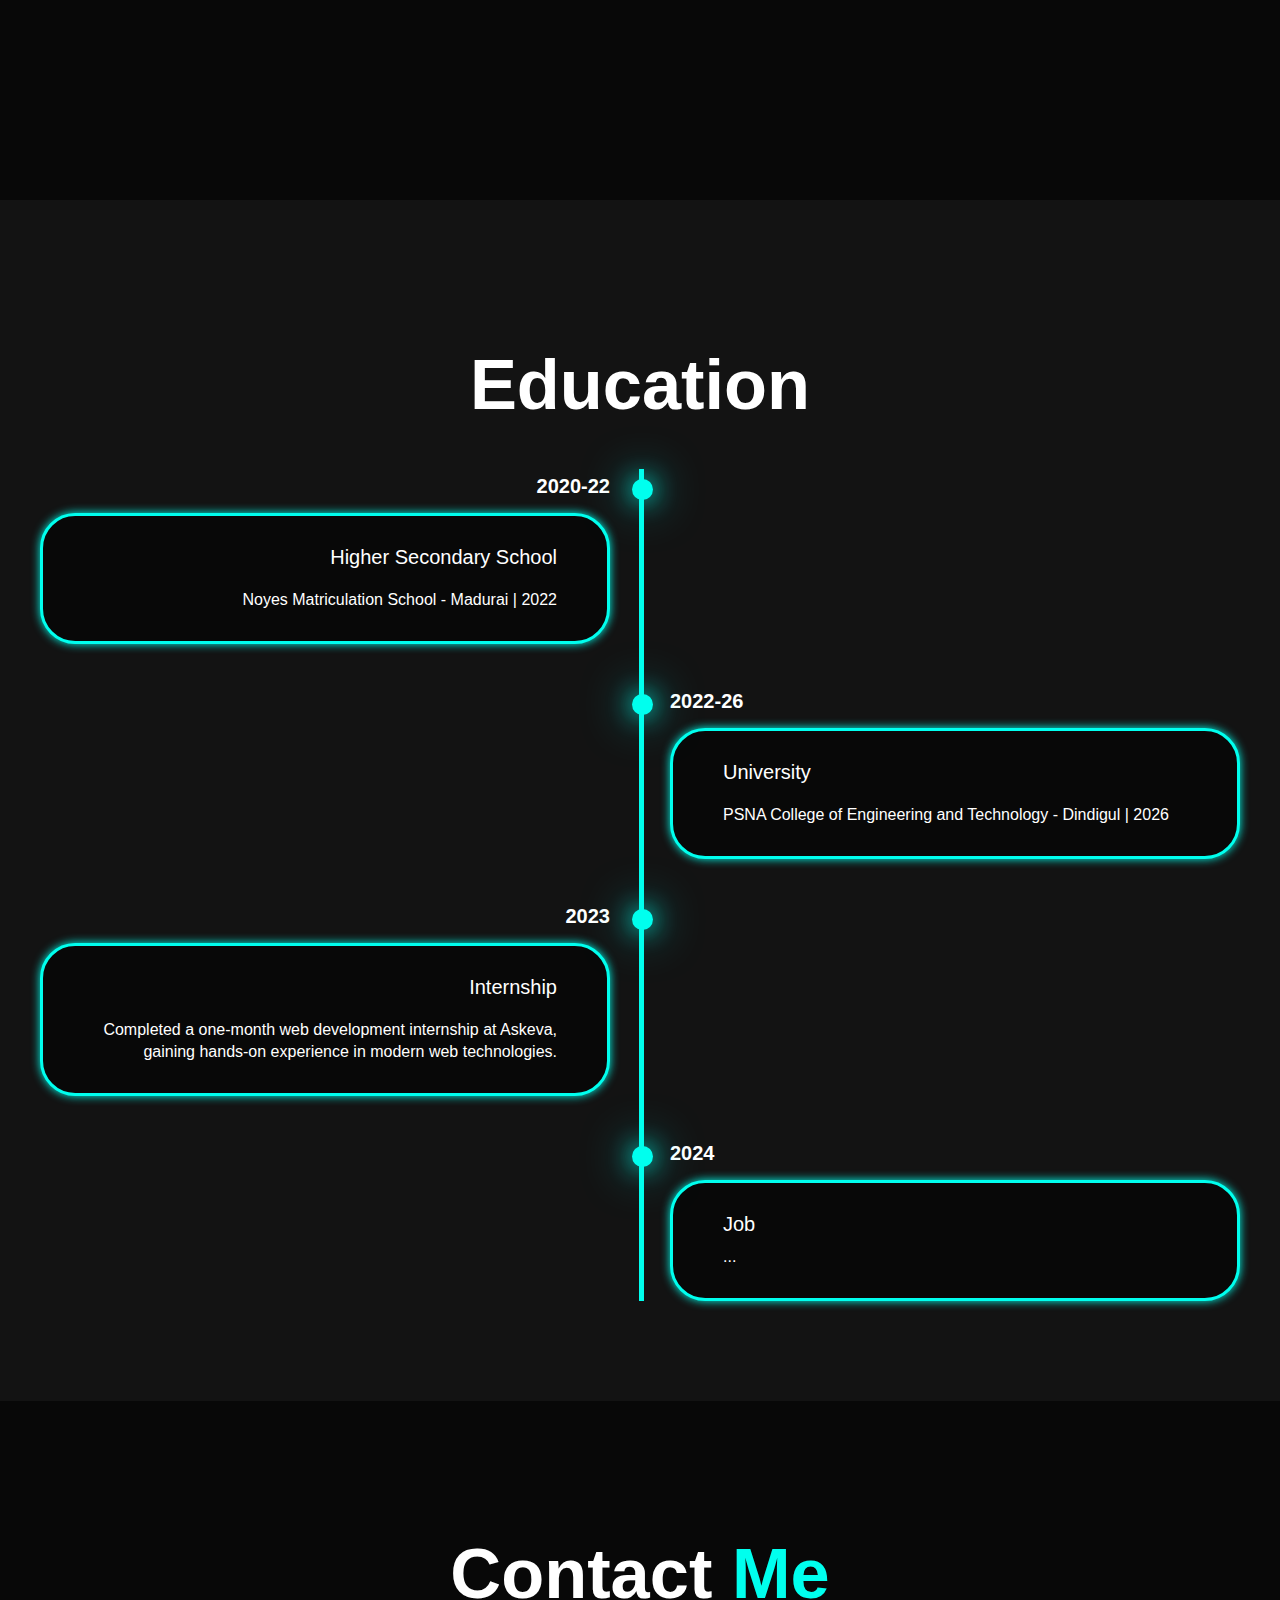
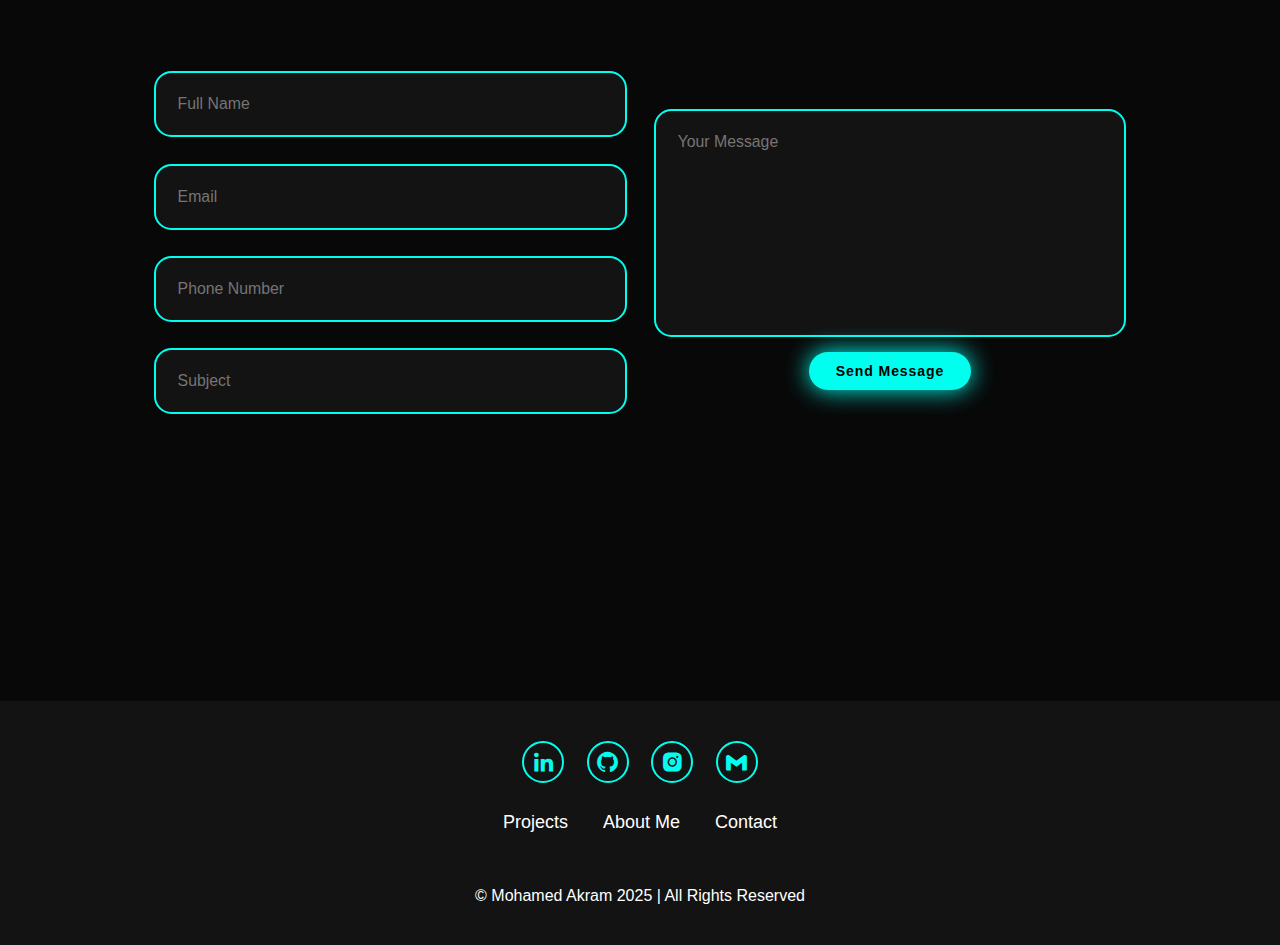
==== commit 9d5c7147: "index.html" ====
--- a/index.html
+++ b/index.html
@@ -122,7 +122,7 @@
             <div class="timeline-content">
                 <h3>Internship</h3>
                 <br>
-                <p>Looking for one</p>
+                <p>Completed a one-month web development internship at Askeva, gaining hands-on experience in modern web technologies.</p>
             
             </div>
         </div>
@@ -189,7 +189,7 @@
             </li>
         </ul>
         <p class="copyright">
-            © Mohamed Akram | All Rights Reserved
+            © Mohamed Akram 2025 | All Rights Reserved
         </p>
     </footer>
 
--- a/style.css
+++ b/style.css
@@ -1,86 +1,95 @@
 * {
     margin: 0;
-    padding:0;
+    padding: 0;
     box-sizing: border-box;
-    text-decoration:none;
+    text-decoration: none;
     border: none;
     outline: none;
     scroll-behavior: smooth;
-    font-family: "poppins",sans-serif;
-}
-:root{
-    --bg-color:#080808;
-    --second-bg-color:#131313;
-    --text-color:white;
-    --main-color:#00ffee;
-}
-
-html{
-    font-size:60%;
-    overflow-x:hidden;
-}
-body{
+    font-family: "poppins", sans-serif;
+}
+
+:root {
+    --bg-color: #080808;
+    --second-bg-color: #131313;
+    --text-color: white;
+    --main-color: #00ffee;
+}
+
+html {
+    font-size: 60%;
+    overflow-x: hidden;
+}
+
+body {
     background: var(--bg-color);
-    color:var(--text-color);
-}
-.header{
+    color: var(--text-color);
+}
+
+.header {
     position: fixed;
     top: 0;
     left: 0;
     width: 100%;
     padding: 4rem 12% 4rem;
-    background: rgba(0,0,0,0.3);
-    backdrop-filter:blur(10px);
+    background: rgba(0, 0, 0, 0.3);
+    backdrop-filter: blur(10px);
     display: flex;
     justify-content: space-between;
-    align-items:center;
+    align-items: center;
     z-index: 5;
 }
-.logo{
+
+.logo {
     font-size: 3rem;
-    color:var(--text-color);
+    color: var(--text-color);
     font-weight: 800;
     cursor: pointer;
     transition: 0.3s ease;
 }
-.logo:hover{
+
+.logo:hover {
     transform: scale(1.1);
 }
-.logo span{
-    text-shadow:0 0 25px var(--main-color);
-}
-.navbar a{
-    font-size:1.8rem;
+
+.logo span {
+    text-shadow: 0 0 25px var(--main-color);
+}
+
+.navbar a {
+    font-size: 1.8rem;
     color: var(--text-color);
     margin-left: 4rem;
     font-weight: 500;
-    transition:0.3s ease;
+    transition: 0.3s ease;
     border-bottom: 3px solid transparent;
 }
+
 .navbar a:hover,
-.navbar a.active{
+.navbar a.active {
     color: var(--main-color);
     border-bottom: 3px solid var(--main-color);
 }
-#menu-icon{
+
+#menu-icon {
     font-size: 3.6rem;
     color: var(--main-color);
     display: none;
 }
 
-section{
+section {
     min-height: 100vh;
     padding: 10rem 12% 10rem;
 }
 
-.home{
+.home {
     display: flex;
     align-items: center;
     justify-content: center;
     gap: 15rem;
 }
 
-.home-content{
+.home-content {
     display: flex;
     flex-direction: column;
     align-items: baseline;
@@ -88,54 +97,61 @@
     justify-content: center;
     margin-top: 3rem;
 }
-span{
-    color: var(--main-color);
-}
-
-.logo span{
-    color:var(--main-color);
-}
-
-.home-content h3{
+
+span {
+    color: var(--main-color);
+}
+
+.logo span {
+    color: var(--main-color);
+}
+
+.home-content h3 {
     margin-bottom: 2rem;
     margin-top: 1rem;
     font-size: 3.5rem;
 }
 
-.home-content h1{
+.home-content h1 {
     font-size: 7rem;
     font-weight: 700;
     margin-top: 1.5rem;
     line-height: 1;
 }
 
-.home-content p{
+.home-content p {
     font-size: 1.5rem;
     font-weight: 500;
     line-height: 1.8;
     max-width: 1000px;
 }
+
 .social-icons a {
     display: inline-flex;
     justify-content: center;
     align-items: center;
-    width: 4.5rem; /* Increased width */
-    height: 4.5rem; /* Increased height */
+    width: 4.5rem;
+    /* Increased width */
+    height: 4.5rem;
+    /* Increased height */
     background: transparent;
     border: 2px solid var(--main-color);
-    font-size: 2.5rem; /* Increased font size */
+    font-size: 2.5rem;
+    /* Increased font size */
     border-radius: 50%;
     color: var(--main-color);
     margin: 3rem 1.5rem 3rem 0;
     transition: 0.3s ease-in-out;
 }
-.social-icons a:hover{
+
+.social-icons a:hover {
     color: var(--text-color);
     transform: scale(1.3)translateY(-5px);
     box-shadow: 0 0 25px var(--main-color);
     background-color: var(--main-color);
 }
-.btn{
+
+.btn {
     display: inline-block;
     padding: 1rem 2.8rem;
     background: var(--main-color);
@@ -150,79 +166,93 @@
     cursor: pointer;
 }
 
-.btn:hover{
+.btn:hover {
     transform: scale(1.05);
     box-shadow: 0 0 50px var(--main-color);
 }
-.btn-group{
+
+.btn-group {
     display: flex;
     align-items: center;
     gap: 1.5rem;
 }
-.btn-group a:nth-of-type(2){
+
+.btn-group a:nth-of-type(2) {
     background-color: black;
     color: var(--main-color);
     border: 2px solid var(--main-color);
     box-shadow: 0 0 25px transparent;
 }
-.btn-group a:nth-of-type(2):hover{
+
+.btn-group a:nth-of-type(2):hover {
     box-shadow: 0 0 25px var(--main-color);
     background-color: var(--main-color);
     color: black;
 }
 
-.text-animation{
+.text-animation {
     font-size: 34px;
     font-weight: 600;
     min-width: 280px;
 }
-.text-animation span{
+
+.text-animation span {
     position: relative;
 }
-.text-animation span::before{
+
+.text-animation span::before {
     content: "Enginerring student";
     color: var(--main-color);
     animation: words 20s infinite;
 }
-.text-animation span::after{
+
+.text-animation span::after {
     content: "";
     background-color: var(--bg-color);
     position: absolute;
     width: calc(100% + 8px);
     height: 100%;
-    border-left:3px solid var(--bg-color);
-    right:-8px;
-    animation:cursor 0.6s infinite,typing 20s steps(14) infinite;
-}
-@keyframes cursor{
-    to{
-        border-left:2px solid var(--main-color);
-    }
-}
-    @keyframes words{
-        0%,
-        20%{
-            content: " IT Student";
-        }
-        21%,
-        40%{
-            content: " IT Student";
-        }
-        41%,
-        60%{
-            content: " IT Student";
-        }
-        61%,
-        80%{
-            content: " IT Student";
-        }
-        81%,
-        100%{
-            content: " IT Student";
-        }
-    }
-
-@keyframes typing{
+    border-left: 3px solid var(--bg-color);
+    right: -8px;
+    animation: cursor 0.6s infinite, typing 20s steps(14) infinite;
+}
+
+@keyframes cursor {
+    to {
+        border-left: 2px solid var(--main-color);
+    }
+}
+
+@keyframes words {
+
+    0%,
+    20% {
+        content: " IT Student";
+    }
+
+    21%,
+    40% {
+        content: " IT Student";
+    }
+
+    41%,
+    60% {
+        content: " IT Student";
+    }
+
+    61%,
+    80% {
+        content: " IT Student";
+    }
+
+    81%,
+    100% {
+        content: " IT Student";
+    }
+}
+
+@keyframes typing {
+
     10%,
     15%,
     30%,
@@ -232,9 +262,10 @@
     70%,
     75%,
     90%,
-    95%{
+    95% {
         width: 0;
     }
+
     5%,
     20%,
     25%,
@@ -243,75 +274,82 @@
     60%,
     65%,
     80%,
-    85%{
+    85% {
         width: calc(100% + 8px);
     }
 }
 
-.heading{
+.heading {
     font-size: 8rem;
     text-align: center;
     margin: 5rem 0;
 }
-.education{
+
+.education {
     padding: 100px 15px;
     background: var(--second-bg-color);
 }
-.education h2{
+
+.education h2 {
     margin-bottom: 5rem;
 }
-.timeline-items{
+
+.timeline-items {
     max-width: 1200px;
     margin: auto;
     display: flex;
     flex-wrap: wrap;
     position: relative;
 }
-.timeline-items::before{
-   content: "";
-   position: absolute;
-   width: 5px ;
-   height: 100%;
-   background-color: var(--main-color);
-   left: calc(50% - 1px); 
-}
-.timeline-item{
+
+.timeline-items::before {
+    content: "";
+    position: absolute;
+    width: 5px;
+    height: 100%;
+    background-color: var(--main-color);
+    left: calc(50% - 1px);
+}
+
+.timeline-item {
     margin-bottom: 40px;
     width: 100%;
     position: relative;
 }
 
-.timeline-item:last-child{
+.timeline-item:last-child {
     margin-bottom: 0;
 }
 
-.timeline-item:nth-child(odd){
+.timeline-item:nth-child(odd) {
     padding-right: calc(50% + 30px);
     text-align: right;
 }
-.timeline-item:nth-child(even){
+
+.timeline-item:nth-child(even) {
     padding-left: calc(50% + 30px);
 }
 
-.timeline-dot{
+.timeline-dot {
     height: 21px;
     width: 21px;
     background-color: var(--main-color);
     box-shadow: 0 0 25px var(--main-color),
-                0 0 50px var(--main-color);
+        0 0 50px var(--main-color);
     position: absolute;
     left: calc(50% - 8px);
     border-radius: 50%;
     top: 10px;
 }
 
-.timeline-date{
+.timeline-date {
     font-size: 20px;
     font-weight: 800;
     color: white;
     margin: 6px 0 15px;
 }
-.timeline-content{
+
+.timeline-content {
     background-color: var(--bg-color);
     border: 3px solid var(--main-color);
     padding: 30px 50px;
@@ -320,49 +358,57 @@
     cursor: pointer;
     transition: 0.3s ease-in-out;
 }
-.timeline-content:hover{
+
+.timeline-content:hover {
     transform: scale(1.05);
     box-shadow: 0 0 25px var(--main-color);
 }
-.timeline-content h3{
+
+.timeline-content h3 {
     font-size: 20px;
     color: white;
     margin: 0 0 10px;
     font-weight: 500;
 }
 
-.timeline-content p{
+.timeline-content p {
     color: white;
     font-size: 16px;
     font-weight: 300;
     line-height: 22px;
 }
 
-::-webkit-scrollbar{
+::-webkit-scrollbar {
     width: 15px;
 }
-::-webkit-scrollbar-thumb{
+
+::-webkit-scrollbar-thumb {
     background-color: var(--main-color);
 }
-::-webkit-scrollbar-track{
+
+::-webkit-scrollbar-track {
     background-color: var(--bg-color);
     width: 50px;
 }
-.services{
+
+.services {
     background: var(--bg-color);
     color: black;
 }
-.services h2{
+
+.services h2 {
     margin-bottom: 5rem;
     color: white;
 }
-.services-container{
+
+.services-container {
     display: grid;
-    grid-template-columns: repeat(2,1fr);
+    grid-template-columns: repeat(2, 1fr);
     align-items: center;
     gap: 2.5rem;
 }
-.service-box{
+
+.service-box {
     background-color: var(--main-color);
     height: 300px;
     border-radius: 3rem;
@@ -371,13 +417,14 @@
     transition: 0.4s ease-in-out;
 }
 
-.service-box:hover{
+.service-box:hover {
     background: white;
     color: black;
     border: 5px solid var(--main-color);
     transform: scale(1.03);
 }
-.service-box .service-info{
+
+.service-box .service-info {
     display: flex;
     flex-direction: column;
     text-align: left;
@@ -386,46 +433,47 @@
     align-items: baseline;
     padding: 5rem 5rem;
 }
-.service-info h4{
+
+.service-info h4 {
     font-size: 3rem;
     font-weight: 800;
     line-height: 2;
 }
-.service-info p{
+
+.service-info p {
     font-size: 1.6rem;
     font-weight: 600;
     max-height: 100px;
-    line-height: 1.7 ;
+    line-height: 1.7;
     margin: auto;
 }
 
-.contact{
+.contact {
     background-color: var(--bg-color);
 }
-.contact h2{
+
+.contact h2 {
     margin-bottom: 3rem;
     color: white;
 }
 
-.contact form{
+.contact form {
     display: flex;
     align-items: center;
     justify-content: center;
     gap: 3rem;
     margin: 5rem auto;
     text-align: center;
-
-}
-
-.contact form .input-box{
+}
+
+.contact form .input-box {
     display: flex;
     justify-content: center;
     flex-wrap: wrap;
-
 }
 
 .contact form .input-box input,
-.contact form textarea{
+.contact form textarea {
     width: 100%;
     padding: 2.5rem;
     font-size: 1.8rem;
@@ -436,42 +484,51 @@
     margin: 1.5rem 0;
     resize: none;
 }
-.contact form.btn{
+
+.contact form.btn {
     margin-top: 2rem;
 }
-.footer{
+
+.footer {
     position: relative;
     bottom: 0;
     width: 100%;
-    padding:40px 0;
+    padding: 40px 0;
     background-color: var(--second-bg-color);
 }
-.footer .social{
+
+.footer .social {
     text-align: center;
     padding-bottom: 25px;
     color: var(--main-color);
 }
+
 .footer .social a {
-    font-size: 25px; /* Increased font size */
+    font-size: 25px;
+    /* Increased font size */
     color: var(--main-color);
     border: 2px solid var(--main-color);
-    width: 42px; /* Increased width */
-    height: 42px; /* Increased height */
-    line-height: 42px; /* Adjusted line height */
+    width: 42px;
+    /* Increased width */
+    height: 42px;
+    /* Increased height */
+    line-height: 42px;
+    /* Adjusted line height */
     display: inline-block;
     text-align: center;
     border-radius: 50%;
     margin: 0 10px;
     transition: 0.3s ease-in-out;
 }
-.footer .social a:hover{
-    transform:scale(1.2)translateY(-10px);
+
+.footer .social a:hover {
+    transform: scale(1.2)translateY(-10px);
     background-color: var(--main-color);
     color: black;
     box-shadow: 0 0 25px var(--main-color);
 }
 
-.footer ul{
+.footer ul {
     margin-top: 0;
     padding: 0;
     font-size: 18px;
@@ -480,79 +537,90 @@
     text-align: center;
 }
 
-.footer ul li a{
+.footer ul li a {
     color: white;
     border-bottom: 3px solid transparent;
     transition: 0.3s ease-in-out;
 }
 
-.footer ul li a:hover{
+.footer ul li a:hover {
     border-bottom: 3px solid var(--main-color);
 }
-.footer ul li{
+
+.footer ul li {
     display: inline-block;
     padding: 0 15px;
 }
 
-.footer .copyright{
+.footer .copyright {
     margin-top: 50px;
     text-align: center;
     font-size: 16px;
     color: white;
 }
 
-@media(max-width:1285px){
-    html{
+@media(max-width:1285px) {
+    html {
         font-size: 55%;
     }
-    .services-container{
+
+    .services-container {
         padding-bottom: 7rem;
-        grid-template-columns: repeat(2,1fr);
+        grid-template-columns: repeat(2, 1fr);
         margin: 0 5rem;
     }
 }
 
-@media(max-width:991px){
-    header{
+@media(max-width:991px) {
+    header {
         padding: 2rem 3%;
     }
-    section{
+
+    section {
         padding: 10rem 3% 2rem;
     }
-    .timline-items::before{
-        left:7px;
-    }
-    .timeline-item:nth-child(odd){
+
+    .timline-items::before {
+        left: 7px;
+    }
+
+    .timeline-item:nth-child(odd) {
         padding-right: 0;
         text-align: left;
     }
+
     .timeline-item:nth-child(odd),
-    .timeline-item:nth-child(even){
+    .timeline-item:nth-child(even) {
         padding-left: 37px;
     }
-    .timeline-dot{
-        left :0;
-    }
-    .services{
+
+    .timeline-dot {
+        left: 0;
+    }
+
+    .services {
         padding-bottom: 7rem;
     }
-    .contact form{
-        flex-direction:column;
-    }
-    .footer{
+
+    .contact form {
+        flex-direction: column;
+    }
+
+    .footer {
         padding: 2rem 3%;
     }
 }
 
-@media (max-width:895px){
-    #menu-icon{
+@media (max-width:895px) {
+    #menu-icon {
         display: block;
     }
-    .navbar{
+
+    .navbar {
         position: absolute;
-        top:100%;
+        top: 100%;
         right: 0;
-        width:50%;
+        width: 50%;
         padding: 1rem 3%;
         background: rgba(0, 0, 0, 0.8);
         backdrop-filter: blur(20px);
@@ -561,98 +629,119 @@
         border-bottom: 2px solid var(--main-color);
         display: none;
     }
-.navbar.active{
-    display: block;
-}
-.navbar a{
-    display: block;
-    font-size: 2rem;
-    margin: 3rem 0;
-    color: white;
-}
-.home{
-    flex-direction: column-reverse;
-    margin: 5rem 4rem;
-}
-.home-content h3{
-    font-size: 2.6rem;
-}
-.home-content h1{
-    font-size: 8rem;
-    margin-top: 3rem;
-}
-.home-content p{
-    max-width: 600px;
-    margin: 0 auto;
-}
-.home-img{
-    width: 56vw;
-}
-.services h2{
-    margin-bottom: 3rem;
-}
-.services-container{
-    grid-template-columns:repeat(1,1fr);
-}
+
+    .navbar.active {
+        display: block;
+    }
+
+    .navbar a {
+        display: block;
+        font-size: 2rem;
+        margin: 3rem 0;
+        color: white;
+    }
+
+    .home {
+        flex-direction: column-reverse;
+        margin: 5rem 4rem;
+    }
+
+    .home-content h3 {
+        font-size: 2.6rem;
+    }
+
+    .home-content h1 {
+        font-size: 8rem;
+        margin-top: 3rem;
+    }
+
+    .home-content p {
+        max-width: 600px;
+        margin: 0 auto;
+    }
+
+    .home-img {
+        width: 56vw;
+    }
+
+    .services h2 {
+        margin-bottom: 3rem;
+    }
+
+    .services-container {
+        grid-template-columns: repeat(1, 1fr);
+    }
 }
 
 /* Mobile devices */
 @media (max-width: 768px) {
     .navbar {
-      flex-direction: column;
-    }
-    
-    .home-content, .home-img {
-      flex-direction: column;
-      align-items: center;
-    }
-  
+        flex-direction: column;
+    }
+
+    .home-content,
+    .home-img {
+        flex-direction: column;
+        align-items: center;
+    }
+
     .home-img img {
-      width: 100%;
-    }
-  }
-  
-  /* Tablets and small desktops */
-  @media (min-width: 769px) and (max-width: 1024px) {
+        width: 100%;
+    }
+}
+
+/* Tablets and small desktops */
+@media (min-width: 769px) and (max-width: 1024px) {
     .navbar {
-      flex-direction: row;
-    }
-    
-    .home-content, .home-img {
-      flex-direction: row;
-      align-items: center;
-    }
-  
+        flex-direction: row;
+    }
+
+    .home-content,
+    .home-img {
+        flex-direction: row;
+        align-items: center;
+    }
+
     .home-img img {
-      width: 80%;
-    }
-  }
-  
+        width: 80%;
+    }
+}
 
 html {
     scroll-behavior: smooth;
 }
+
 .card {
     position: relative;
     width: 100%;
-    max-width: 400px; /* Adjust max-width as needed */
+    max-width: 400px;
+    /* Adjust max-width as needed */
     margin: 0 auto;
     overflow: hidden;
-    border-radius: 50%; /* Make the card circular */
+    border-radius: 50%;
+    /* Make the card circular */
     box-shadow: 0 4px 8px rgba(0, 0, 0, 0.1);
-    transition: box-shadow 0.3s ease-in-out; /* Smooth transition for box-shadow */
-  }
-  
-  .card-img {
+    transition: box-shadow 0.3s ease-in-out;
+    /* Smooth transition for box-shadow */
+}
+
+.card-img {
     display: block;
     width: 100%;
     height: 420px;
-    border-radius: 50%; /* Make the image circular */
-  }
-  
-  .card:hover {
-    box-shadow: 0 0 25px rgba(255, 235, 205, 0.7), 
-                0 0 50px rgba(255, 235, 205, 0.7), 
-                0 0 100px rgba(255, 235, 205, 0.7); /* Cream color box-shadow on hover */
-  }
-  
+    border-radius: 50%;
+    /* Make the image circular */
+}
+
+@media (max-width: 767px) {
+    .card-img {
+        height: 340px;
+    }
+}
+
+.card:hover {
+    box-shadow: 0 0 25px rgba(255, 235, 205, 0.7),
+        0 0 50px rgba(255, 235, 205, 0.7),
+        0 0 100px rgba(255, 235, 205, 0.7);
+    /* Cream color box-shadow on hover */
+}
